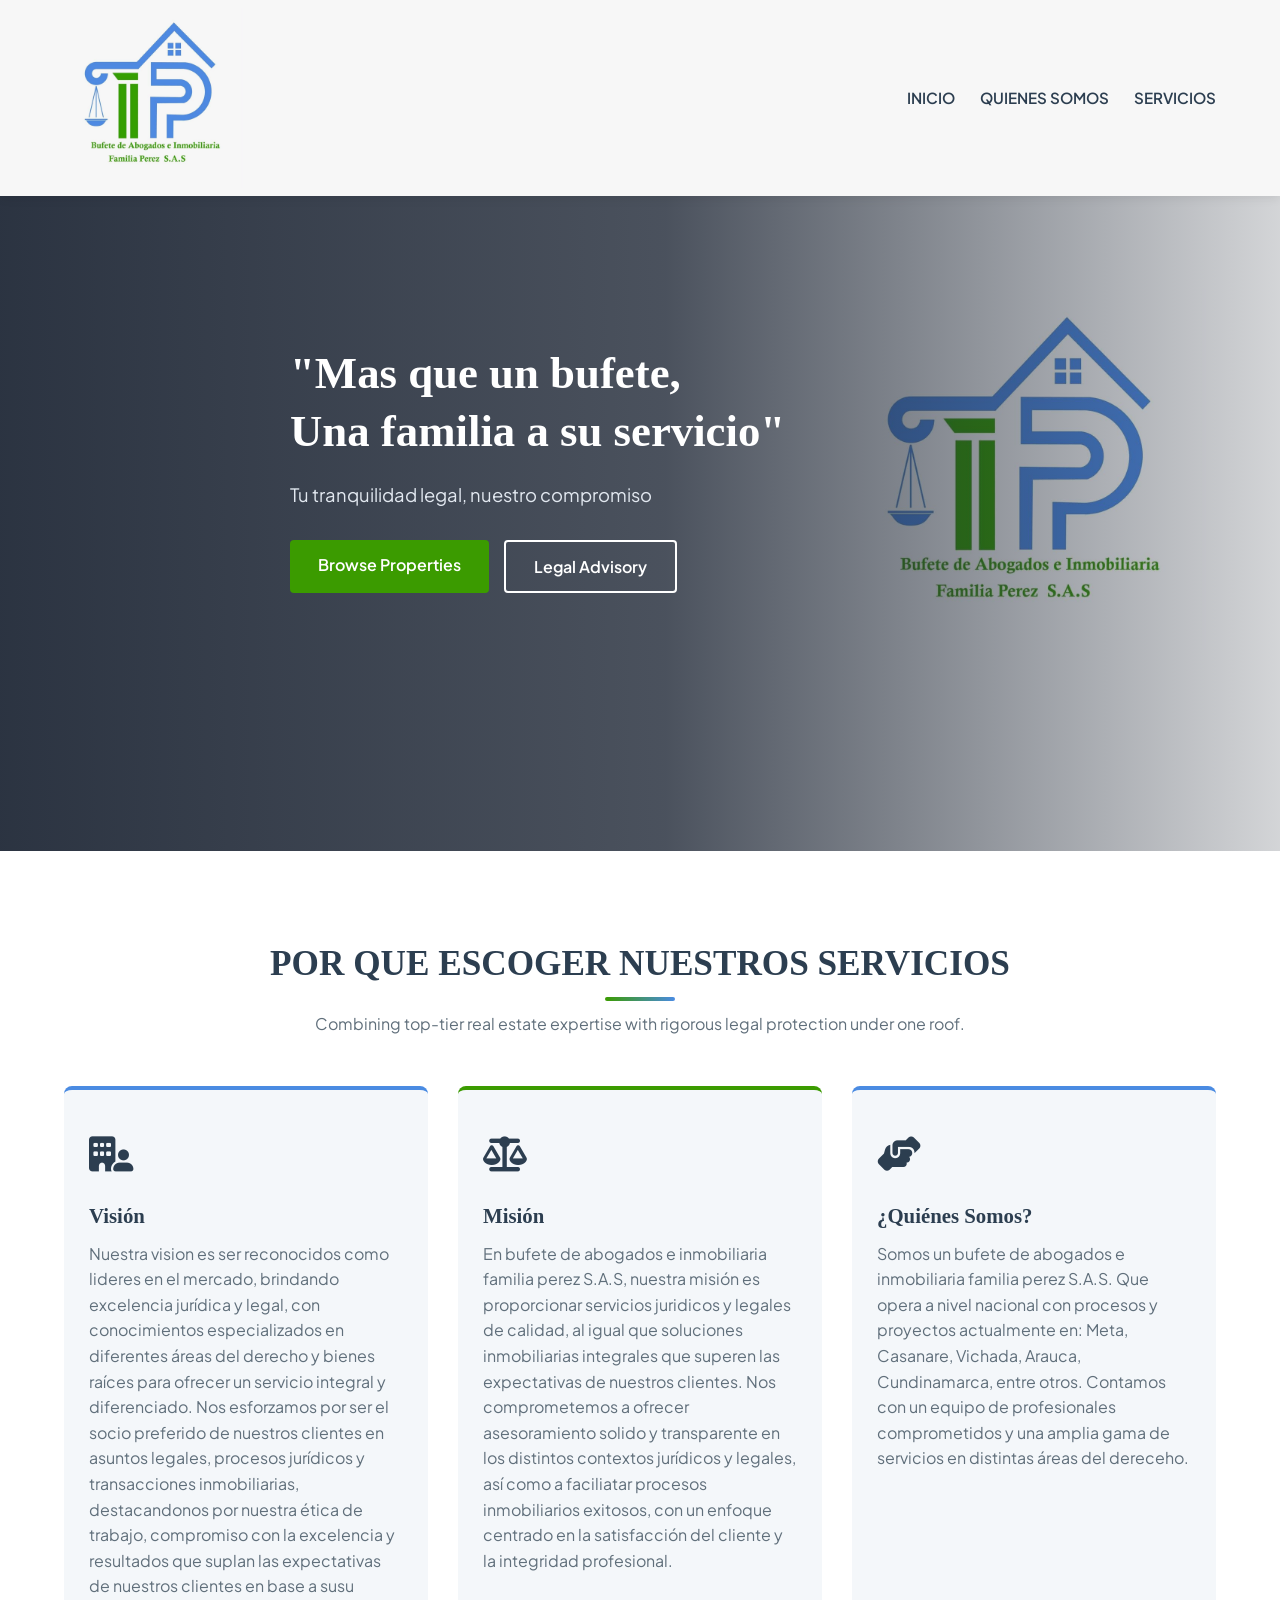
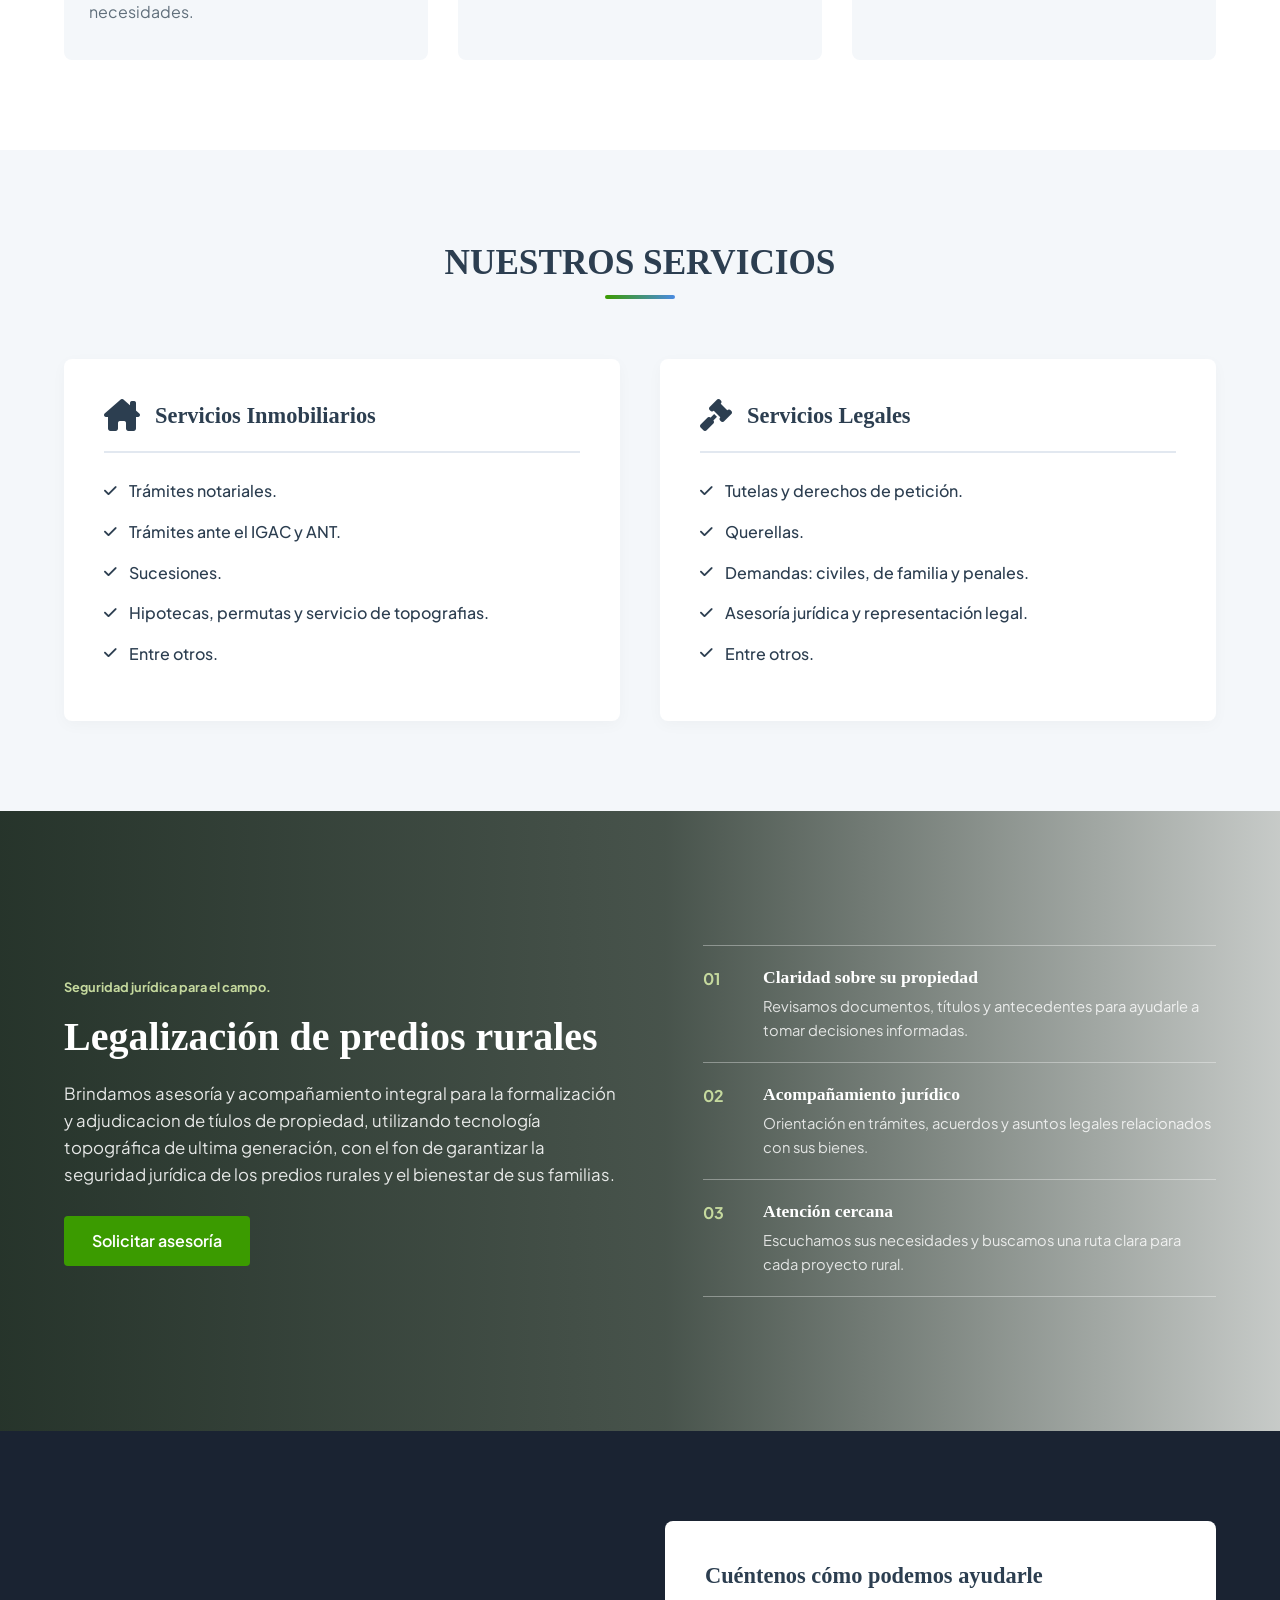
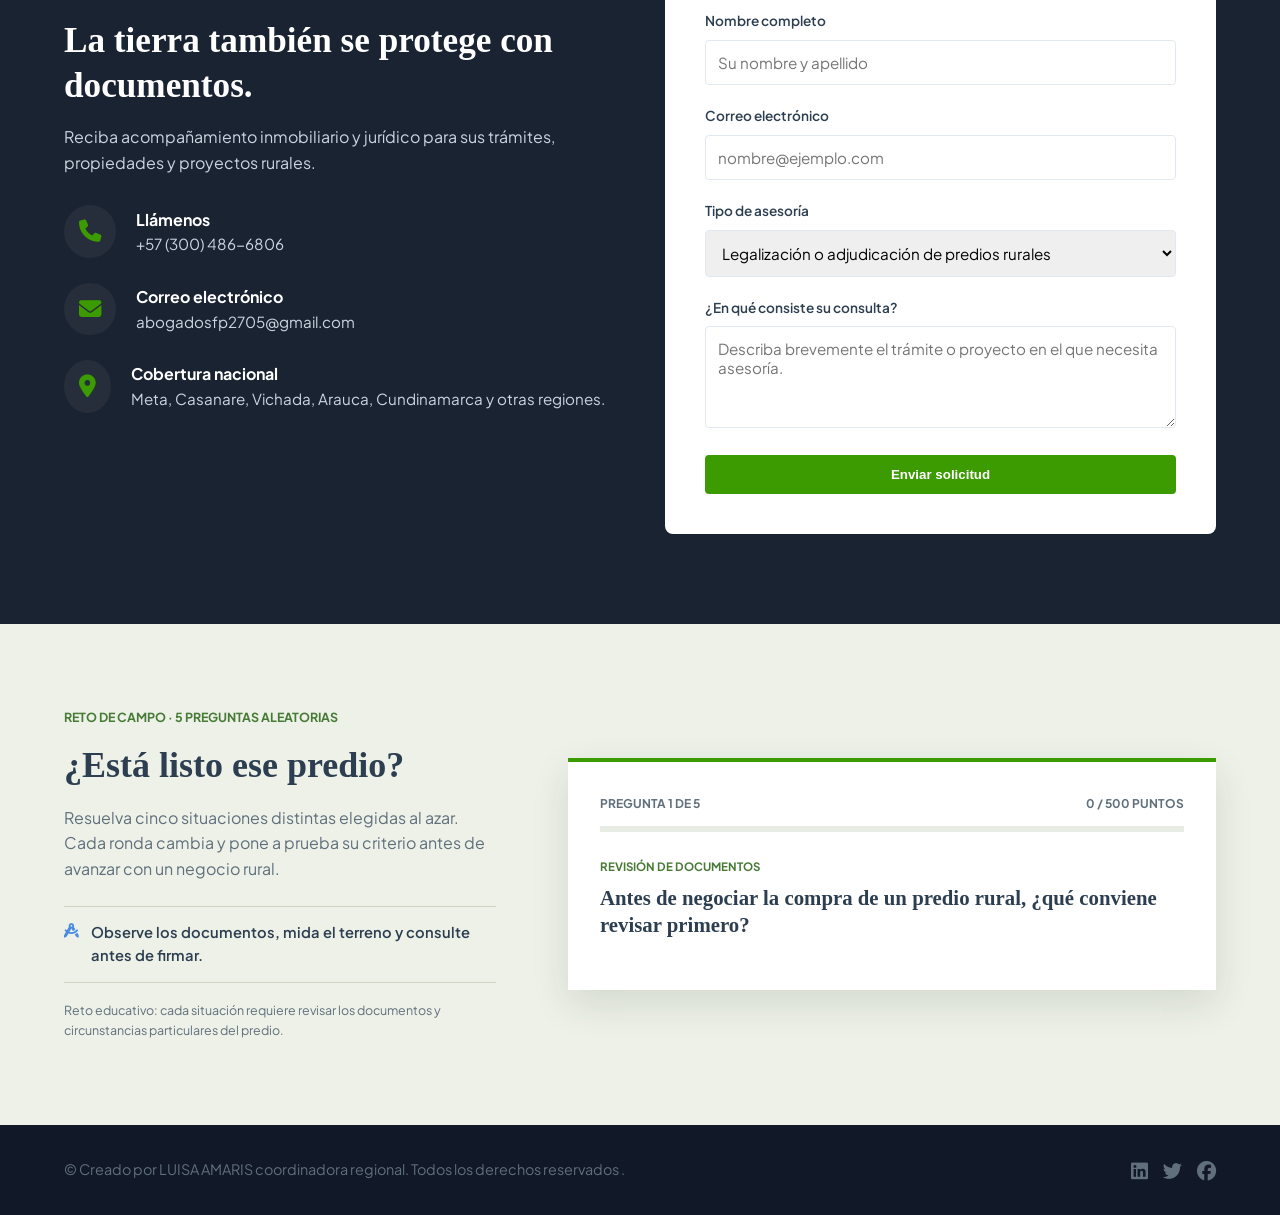
==== index.html @ 2a2aeb77 "Use index.html as GitHub Pages entry point" ====
<!DOCTYPE html>
<html lang="es">
<head>
  <meta charset="UTF-8">
  <meta name="viewport" content="width=device-width, initial-scale=1.0">
  <title>Bufete de abogados e inmobiliaria Familia pérez S.A.S</title>
  <link rel="stylesheet" href="style.css.css">
  <!-- Google Fonts & FontAwesome Icons -->
  <link rel="preconnect" href="https://fonts.googleapis.com">
  <link rel="preconnect" href="https://fonts.gstatic.com" crossorigin>
  <link href="https://fonts.googleapis.com/css2?family=Cinzel:wght@500;700&family=Plus+Jakarta+Sans:wght@300;400;600;700&display=swap" rel="stylesheet">
  <link rel="stylesheet" href="https://cdnjs.cloudflare.com/ajax/libs/font-awesome/6.4.0/css/all.min.css">
</head>
<body>

  <!-- Navigation -->
  <nav class="navbar">
    <div class="container nav-container">
      <a href="#" class="logo-container">
        <img src="logo.jpeg" alt="Bufete de abogados e inmobiliaria Familia Pérez S.A.S" class="site-logo">
      </a>
      <ul class="nav-links">
        <li><a href="#home">INICIO</a></li>
        <li><a href="#about">QUIENES SOMOS</a></li>
        <li><a href="#services">SERVICIOS</a></li>
      </ul>
    </div>
  </nav>

  <!-- Hero Section -->
  <header id="home" class="hero">
    <div class="hero-overlay"></div>
    <div class="container hero-content">
      <h1>"Mas que un bufete,<br>Una familia a su servicio"</h1>
      <p>Tu tranquilidad legal, nuestro compromiso</p>
      <div class="hero-buttons">
        <a href="#properties" class="btn btn-primary">Browse Properties</a>
        <a href="#contact" class="btn btn-secondary">Legal Advisory</a>
      </div>
    </div>
  </header>

  <!-- Dual Expertise Section -->
  <section id="about" class="about">
    <div class="container">
      <div class="section-title">
        <h2>POR QUE ESCOGER NUESTROS SERVICIOS</h2>
        <p>Combining top-tier real estate expertise with rigorous legal protection under one roof.</p>
      </div>
      <div class="about-grid">
        <div class="about-card">
          <div class="icon-box">
            <i class="fa-solid fa-building-user"></i>
          </div>
          <h3>Visión</h3>
          <p>Nuestra vision es ser reconocidos como lideres en el mercado, brindando excelencia jurídica y legal, con conocimientos especializados en diferentes áreas del derecho y bienes raíces para ofrecer un servicio integral y diferenciado. Nos esforzamos por ser el socio preferido de nuestros clientes en asuntos legales, procesos jurídicos y transacciones inmobiliarias, destacandonos por nuestra ética de trabajo, compromiso con la excelencia y resultados que suplan las expectativas de nuestros clientes en base a susu necesidades.</p>
        </div>
        <div class="about-card">
          <div class="icon-box">
            <i class="fa-solid fa-scale-balanced"></i>
          </div>
          <h3>Misión</h3>
          <p>En bufete de abogados e inmobiliaria familia perez S.A.S, nuestra misión es proporcionar servicios juridicos y legales de calidad, al igual que soluciones inmobiliarias integrales que superen las expectativas de nuestros clientes. Nos comprometemos a ofrecer asesoramiento solido y transparente en los distintos contextos jurídicos y legales, así como a faciliatar procesos inmobiliarios exitosos, con un enfoque centrado en la satisfacción del cliente y la integridad profesional.</p>
        </div>
        <div class="about-card">
          <div class="icon-box">
            <i class="fa-solid fa-handshake-angle"></i>
          </div>
          <h3>¿Quiénes Somos?</h3>
          <p>Somos un bufete de abogados e inmobiliaria familia perez S.A.S.  Que opera a nivel nacional con procesos y proyectos actualmente en: Meta, Casanare, Vichada, Arauca, Cundinamarca, entre otros. Contamos con un equipo de profesionales comprometidos y una amplia gama de servicios en distintas áreas del dereceho.</p>
        </div>
      </div>
    </div>
  </section>

  <!-- Services Section -->
  <section id="services" class="services">
    <div class="container">
      <div class="section-title">
        <h2>NUESTROS SERVICIOS</h2>
      </div>
      <div class="services-wrapper">
        <!-- Real Estate Column -->
        <div class="service-column">
          <div class="column-header">
            <i class="fa-solid fa-house-chimney"></i>
            <h3>Servicios Inmobiliarios</h3>
          </div>
          <ul class="service-list">
            <li><i class="fa-solid fa-check"></i> Trámites notariales.</li>
            <li><i class="fa-solid fa-check"></i> Trámites ante el IGAC y ANT.</li>
            <li><i class="fa-solid fa-check"></i> Sucesiones.</li>
            <li><i class="fa-solid fa-check"></i> Hipotecas, permutas y servicio de topografias.</li>
            <li><i class="fa-solid fa-check"></i> Entre otros.</li>
          </ul>
        </div>
        
        <!-- Legal Column -->
        <div class="service-column">
          <div class="column-header">
            <i class="fa-solid fa-gavel"></i>
            <h3>Servicios Legales</h3>
          </div>
          <ul class="service-list">
            <li><i class="fa-solid fa-check"></i> Tutelas y derechos de petición.</li>
            <li><i class="fa-solid fa-check"></i> Querellas.</li>
            <li><i class="fa-solid fa-check"></i> Demandas: civiles, de familia y penales. </li>
            <li><i class="fa-solid fa-check"></i> Asesoría jurídica y representación legal.</li>
            <li><i class="fa-solid fa-check"></i> Entre otros.</li>
          </ul>
        </div>
      </div>
    </div>
  </section>

  <!-- Featured Properties Section -->
  <section id="properties" class="properties rural-info">
    <div class="container rural-layout">
      <div class="rural-copy">
        <p class="rural-eyebrow">Seguridad jurídica para el campo.</p>
        <h2>Legalización de predios rurales</h2>
        <p class="rural-intro">Brindamos asesoría y acompañamiento integral para la formalización y adjudicacion de tíulos de propiedad, utilizando tecnología topográfica de ultima generación, con el fon de garantizar la seguridad jurídica de los predios rurales y el bienestar de sus familias.</p>
        <a href="#contact" class="btn btn-primary">Solicitar asesoría</a>
      </div>
      <div class="rural-points">
        <div class="rural-point">
          <span class="rural-number">01</span>
          <div>
            <h3>Claridad sobre su propiedad</h3>
            <p>Revisamos documentos, títulos y antecedentes para ayudarle a tomar decisiones informadas.</p>
          </div>
        </div>
        <div class="rural-point">
          <span class="rural-number">02</span>
          <div>
            <h3>Acompañamiento jurídico</h3>
            <p>Orientación en trámites, acuerdos y asuntos legales relacionados con sus bienes.</p>
          </div>
        </div>
        <div class="rural-point">
          <span class="rural-number">03</span>
          <div>
            <h3>Atención cercana</h3>
            <p>Escuchamos sus necesidades y buscamos una ruta clara para cada proyecto rural.</p>
          </div>
        </div>
      </div>
    </div>
  </section>

  <!-- Contacto y formulario de asesoría -->
  <section id="contact" class="contact">
    <div class="container contact-container">
      <div class="contact-info">
        <h2>La tierra también se protege con documentos.</h2>
        <p>Reciba acompañamiento inmobiliario y jurídico para sus trámites, propiedades y proyectos rurales.</p>
        
        <div class="info-item">
          <i class="fa-solid fa-phone"></i>
          <div>
            <h4>Llámenos</h4>
            <p>+57 (300) 486-6806</p>
          </div>
        </div>

        <div class="info-item">
          <i class="fa-solid fa-envelope"></i>
          <div>
            <h4>Correo electrónico</h4>
            <p>abogadosfp2705@gmail.com</p>
          </div>
        </div>

        <div class="info-item">
          <i class="fa-solid fa-location-dot"></i>
          <div>
            <h4>Cobertura nacional</h4>
            <p>Meta, Casanare, Vichada, Arauca, Cundinamarca y otras regiones.</p>
          </div>
        </div>
      </div>

      <form class="contact-form">
        <h3>Cuéntenos cómo podemos ayudarle</h3>
        <div class="form-group">
          <label for="name">Nombre completo</label>
          <input type="text" id="name" placeholder="Su nombre y apellido" required>
        </div>
        <div class="form-group">
          <label for="email">Correo electrónico</label>
          <input type="email" id="email" placeholder="nombre@ejemplo.com" required>
        </div>
        <div class="form-group">
          <label for="service">Tipo de asesoría</label>
          <select id="service">
            <option>Legalización o adjudicación de predios rurales</option>
            <option>Trámites notariales, IGAC o ANT</option>
            <option>Sucesiones, hipotecas o permutas</option>
            <option>Tutelas, querellas o demandas</option>
            <option>Otro servicio inmobiliario o jurídico</option>
          </select>
        </div>
        <div class="form-group">
          <label for="message">¿En qué consiste su consulta?</label>
          <textarea id="message" rows="4" placeholder="Describa brevemente el trámite o proyecto en el que necesita asesoría." required></textarea>
        </div>
        <button type="submit" class="btn btn-primary btn-block">Enviar solicitud</button>
      </form>
    </div>
  </section>

  <!-- Reto interactivo de predios rurales -->
  <section id="reto-rural" class="field-game" aria-labelledby="field-game-title">
    <div class="container field-game-layout">
      <div class="field-game-intro">
        <p class="game-kicker">RETO DE CAMPO · 5 PREGUNTAS ALEATORIAS</p>
        <h2 id="field-game-title">¿Está listo ese predio?</h2>
        <p>Resuelva cinco situaciones distintas elegidas al azar. Cada ronda cambia y pone a prueba su criterio antes de avanzar con un negocio rural.</p>
        <div class="game-note">
          <i class="fa-solid fa-compass-drafting" aria-hidden="true"></i>
          <span>Observe los documentos, mida el terreno y consulte antes de firmar.</span>
        </div>
        <p class="game-disclaimer">Reto educativo: cada situación requiere revisar los documentos y circunstancias particulares del predio.</p>
      </div>

      <div class="game-board" aria-label="Minijuego de decisiones sobre predios rurales">
        <div class="game-board-heading">
          <p id="game-step">PREGUNTA 1 DE 5</p>
          <p id="game-score">0 / 500 PUNTOS</p>
        </div>
        <div class="game-progress" role="progressbar" aria-label="Progreso del reto" aria-valuemin="0" aria-valuemax="5" aria-valuenow="0">
          <span id="game-progress-fill"></span>
        </div>
        <p class="game-category" id="game-category">REVISIÓN DE DOCUMENTOS</p>
        <h3 id="game-question" tabindex="-1">Antes de negociar la compra de un predio rural, ¿qué conviene revisar primero?</h3>
        <div class="game-options" id="game-options"></div>
        <div class="game-feedback" id="game-feedback" role="status" aria-live="polite" hidden></div>
        <button class="game-next" id="game-next" type="button" hidden>Siguiente caso <i class="fa-solid fa-arrow-right" aria-hidden="true"></i></button>
      </div>
    </div>
  </section>

  <!-- Footer -->
  <footer>
    <div class="container footer-content">
      <p>&copy; Creado por LUISA AMARIS coordinadora regional. Todos los derechos reservados  .</p>
      <div class="socials">
        <a href="#"><i class="fa-brands fa-linkedin"></i></a>
        <a href="#"><i class="fa-brands fa-twitter"></i></a>
        <a href="#"><i class="fa-brands fa-facebook"></i></a>
      </div>
    </div>
  </footer>

  <script src="game.js" defer></script>

</body>
</html>
---- style.css.css ----
/* ==========================================================================
   Variables Globales y Paleta de Colores (Basada en el Logo)
   ========================================================================== */
:root {
  --logo-blue: #4A8BE2;       /* Azul exacto del logo */
  --logo-green: #3B9B00;      /* Verde exacto del logo */
  --dark-bg: #1a2332;
  --light-bg: #f4f7fa;
  --text-main: #2c3e50;
  --text-light: #606f7b;
  --white: #ffffff;
  --border-color: #e2e8f0;
  
  /* Fuentes */
  --font-heading: 'Merriweather', serif; /* Tipografía formal similar al logo */
  --font-body: 'Plus Jakarta Sans', sans-serif;
  --transition: all 0.3s ease-in-out;
}

* {
  margin: 0;
  padding: 0;
  box-sizing: border-box;
}

html {
  scroll-behavior: smooth;
}

body {
  font-family: var(--font-body);
  color: var(--text-main);
  background-color: var(--white);
  line-height: 1.6;
}

.container {
  width: 90%;
  max-width: 1200px;
  margin: 0 auto;
}

/* Tipografía */
h1, h2, h3 {
  font-family: var(--font-heading);
  color: var(--text-main);
  line-height: 1.3;
}

p {
  color: var(--text-light);
}

a {
  text-decoration: none;
  color: inherit;
}

/* Utilitarios de Color */
.icon-blue { color: var(--logo-blue) !important; }
.icon-green { color: var(--logo-green) !important; }

/* Botones */
.btn {
  display: inline-block;
  padding: 12px 28px;
  font-weight: 600;
  border-radius: 4px;
  transition: var(--transition);
  cursor: pointer;
  border: none;
  text-align: center;
}

.btn-primary {
  background-color: var(--logo-green);
  color: var(--white);
}

.btn-primary:hover {
  background-color: #2e7a00;
}

.btn-secondary {
  background-color: transparent;
  color: var(--white);
  border: 2px solid var(--white);
}

.btn-secondary:hover {
  background-color: var(--white);
  color: var(--logo-blue);
}

.btn-block {
  width: 100%;
}

/* Títulos de Sección */
.section-title {
  text-align: center;
  margin-bottom: 50px;
}

.section-title h2 {
  font-size: 2.2rem;
  position: relative;
  display: inline-block;
  margin-bottom: 10px;
  color: var(--text-main);
}

.section-title h2::after {
  content: '';
  width: 70px;
  height: 4px;
  background: linear-gradient(to right, var(--logo-green), var(--logo-blue));
  display: block;
  margin: 10px auto 0;
  border-radius: 2px;
}

/* ==========================================================================
   Barra de Navegación y Logo
   ========================================================================== */
.navbar {
  position: fixed;
  top: 0;
  left: 0;
  width: 100%;
  background-color: #f7f7f7;
  box-shadow: 0 2px 10px rgba(0,0,0,0.08);
  z-index: 1000;
}

.nav-container {
  display: flex;
  justify-content: space-between;
  align-items: center;
  padding: 8px 0;
}

.logo-container {
  display: flex;
  align-items: center;
  gap: 12px;
}

.site-logo {
  height: 180px;
  width: auto;
  object-fit: contain;
}

.logo-text {
  display: flex;
  flex-direction: column;
}

.brand-name {
  font-family: var(--font-heading);
  font-weight: 700;
  font-size: 1.15rem;
  color: var(--logo-green);
}

.brand-subtitle {
  font-size: 0.75rem;
  color: var(--logo-blue);
  font-weight: 600;
}

.nav-links {
  display: flex;
  list-style: none;
  align-items: center;
  gap: 25px;
}

.nav-links a {
  font-weight: 600;
  font-size: 0.95rem;
  color: var(--text-main);
  transition: var(--transition);
}

.nav-links a:hover {
  color: var(--logo-blue);
}

.btn-nav {
  background-color: var(--logo-blue);
  color: var(--white) !important;
  padding: 8px 18px;
  border-radius: 4px;
}

.btn-nav:hover {
  background-color: #3873c4 !important;
}

/* ==========================================================================
   Hero Section
   ========================================================================== */
.hero {
  height: 85vh;
  background: #f7f7f7 url('logo.jpeg') right 8% center / clamp(220px, 30vw, 360px) auto no-repeat;
  position: relative;
  display: flex;
  align-items: center;
  margin-top: 86px;
}

.hero-overlay {
  position: absolute;
  top: 0;
  left: 0;
  width: 100%;
  height: 100%;
  background: linear-gradient(90deg, rgba(26, 35, 50, 0.92) 0%, rgba(26, 35, 50, 0.78) 52%, rgba(26, 35, 50, 0.16) 100%);
}

.hero-content {
  position: relative;
  z-index: 2;
  color: var(--white);
  max-width: 700px;
}

.hero-content h1 {
  color: var(--white);
  font-size: 2.8rem;
  margin-bottom: 20px;
}

.hero-content p {
  color: #e2e8f0;
  font-size: 1.15rem;
  margin-bottom: 30px;
}

.hero-buttons {
  display: flex;
  gap: 15px;
}

/* ==========================================================================
   Sección Nosotros
   ========================================================================== */
.about {
  padding: 90px 0;
  background-color: var(--white);
}

.about-grid {
  display: grid;
  grid-template-columns: repeat(auto-fit, minmax(280px, 1fr));
  gap: 30px;
}

.about-card {
  padding: 35px 25px;
  background-color: var(--light-bg);
  border-radius: 8px;
  border-top: 4px solid var(--logo-blue);
  transition: var(--transition);
}

.about-card:nth-child(2) {
  border-top-color: var(--logo-green);
}

.about-card:hover {
  transform: translateY(-5px);
  box-shadow: 0 10px 25px rgba(0,0,0,0.06);
}

.icon-box {
  font-size: 2.2rem;
  margin-bottom: 20px;
}

.about-card h3 {
  font-size: 1.3rem;
  margin-bottom: 12px;
}

/* ==========================================================================
   Sección Servicios
   ========================================================================== */
.services {
  padding: 90px 0;
  background-color: var(--light-bg);
}

.services-wrapper {
  display: grid;
  grid-template-columns: repeat(auto-fit, minmax(320px, 1fr));
  gap: 40px;
}

.service-column {
  background: var(--white);
  padding: 40px;
  border-radius: 8px;
  box-shadow: 0 4px 15px rgba(0,0,0,0.03);
}

.border-blue { border-top: 5px solid var(--logo-blue); }
.border-green { border-top: 5px solid var(--logo-green); }

.column-header {
  display: flex;
  align-items: center;
  gap: 15px;
  border-bottom: 2px solid var(--border-color);
  padding-bottom: 20px;
  margin-bottom: 25px;
}

.column-header i {
  font-size: 2rem;
}

.column-header h3 {
  font-size: 1.4rem;
}

.service-list {
  list-style: none;
}

.service-list li {
  margin-bottom: 15px;
  display: flex;
  align-items: center;
  gap: 12px;
  color: var(--text-main);
  font-weight: 500;
}

.service-list i {
  font-size: 0.9rem;
}

/* ==========================================================================
   Información Rural
   ========================================================================== */
.properties {
  position: relative;
  isolation: isolate;
  min-height: 620px;
  display: flex;
  align-items: center;
  padding: 88px 0;
  color: var(--white);
  background: url('https://images.unsplash.com/photo-1500382017468-9049fed747ef?auto=format&fit=crop&w=2000&q=85') center 54% / cover no-repeat;
}

.properties::before {
  content: '';
  position: absolute;
  inset: 0;
  z-index: -1;
  background: linear-gradient(90deg, rgba(20, 35, 25, 0.92) 0%, rgba(20, 35, 25, 0.78) 52%, rgba(20, 35, 25, 0.24) 100%);
}

.rural-layout {
  display: grid;
  grid-template-columns: minmax(0, 1.05fr) minmax(300px, 0.95fr);
  gap: 72px;
  align-items: center;
}

.rural-copy {
  max-width: 620px;
}

.rural-eyebrow {
  margin-bottom: 16px;
  color: #c5d99e;
  font-size: 0.8rem;
  font-weight: 700;
}

.rural-copy h2 {
  margin-bottom: 20px;
  color: var(--white);
  font-size: 2.5rem;
  line-height: 1.2;
}

.rural-intro {
  max-width: 560px;
  margin-bottom: 28px;
  color: rgba(255, 255, 255, 0.88);
  font-size: 1.05rem;
}

.rural-points {
  border-top: 1px solid rgba(255, 255, 255, 0.35);
}

.rural-point {
  display: grid;
  grid-template-columns: 42px 1fr;
  gap: 18px;
  padding: 20px 0;
  border-bottom: 1px solid rgba(255, 255, 255, 0.35);
}

.rural-number {
  color: #c5d99e;
  font-weight: 700;
}

.rural-point h3 {
  margin-bottom: 6px;
  color: var(--white);
  font-size: 1.1rem;
}

.rural-point p {
  margin: 0;
  color: rgba(255, 255, 255, 0.82);
  font-size: 0.92rem;
}

/* ==========================================================================
   Sección Contacto
   ========================================================================== */
.contact {
  padding: 90px 0;
  background-color: var(--dark-bg);
  color: var(--white);
}

.contact-container {
  display: grid;
  grid-template-columns: repeat(auto-fit, minmax(320px, 1fr));
  gap: 50px;
  align-items: center;
}

.contact-info h2 {
  color: var(--white);
  font-size: 2.2rem;
  margin-bottom: 15px;
}

.contact-info p {
  color: #cbd5e1;
  margin-bottom: 30px;
}

.info-item {
  display: flex;
  align-items: center;
  gap: 20px;
  margin-bottom: 25px;
}

.info-item i {
  font-size: 1.4rem;
  color: var(--logo-green);
  background-color: rgba(255,255,255,0.05);
  padding: 15px;
  border-radius: 50%;
}

.info-item h4 {
  color: var(--white);
  font-family: var(--font-body);
}

.info-item p {
  margin: 0;
  font-size: 0.95rem;
}

.contact-form {
  background-color: var(--white);
  padding: 40px;
  border-radius: 8px;
  color: var(--text-main);
}

.contact-form h3 {
  margin-bottom: 20px;
  font-size: 1.4rem;
  color: var(--text-main);
}

.form-group {
  margin-bottom: 20px;
}

.form-group label {
  display: block;
  font-size: 0.85rem;
  font-weight: 600;
  margin-bottom: 8px;
}

.form-group input,
.form-group select,
.form-group textarea {
  width: 100%;
  padding: 12px;
  border: 1px solid var(--border-color);
  border-radius: 4px;
  font-family: var(--font-body);
  font-size: 0.95rem;
  outline: none;
  transition: var(--transition);
}

.form-group input:focus,
.form-group select:focus,
.form-group textarea:focus {
  border-color: var(--logo-blue);
}

/* ==========================================================================
   Reto interactivo rural
   ========================================================================== */
.field-game {
  padding: 84px 0;
  background-color: #edf1e8;
  color: var(--text-main);
}

.field-game-layout {
  display: grid;
  grid-template-columns: minmax(230px, 0.8fr) minmax(400px, 1.2fr);
  gap: 72px;
  align-items: center;
}

.game-kicker {
  margin-bottom: 14px;
  color: #477a35;
  font-size: 0.78rem;
  font-weight: 700;
}

.field-game-intro h2 {
  margin-bottom: 16px;
  font-size: 2.25rem;
}

.field-game-intro > p:not(.game-kicker):not(.game-disclaimer) {
  margin-bottom: 24px;
}

.game-note {
  display: flex;
  align-items: flex-start;
  gap: 12px;
  padding: 14px 0;
  border-top: 1px solid #cbd5c2;
  border-bottom: 1px solid #cbd5c2;
  font-size: 0.92rem;
  font-weight: 600;
}

.game-note i {
  margin-top: 3px;
  color: var(--logo-blue);
}

.game-disclaimer {
  margin-top: 18px;
  font-size: 0.78rem;
}

.game-board {
  padding: 32px;
  border-top: 4px solid var(--logo-green);
  background-color: var(--white);
  box-shadow: 0 14px 36px rgba(34, 52, 35, 0.12);
}

.game-board-heading {
  display: flex;
  justify-content: space-between;
  gap: 16px;
  color: var(--text-light);
  font-size: 0.75rem;
  font-weight: 700;
}

.game-board-heading p {
  margin: 0;
}

.game-progress {
  height: 6px;
  margin: 12px 0 26px;
  overflow: hidden;
  background-color: #e7ece4;
}

.game-progress span {
  display: block;
  width: 0;
  height: 100%;
  background-color: var(--logo-green);
  transition: width 250ms ease;
}

.game-category {
  margin-bottom: 8px;
  color: #477a35;
  font-size: 0.72rem;
  font-weight: 700;
}

.game-board h3 {
  margin-bottom: 20px;
  font-size: 1.3rem;
}

.game-options {
  display: grid;
  gap: 10px;
}

.game-answer {
  display: flex;
  align-items: center;
  gap: 12px;
  width: 100%;
  min-height: 52px;
  padding: 10px 14px;
  border: 1px solid var(--border-color);
  background: var(--white);
  color: var(--text-main);
  font: inherit;
  text-align: left;
  cursor: pointer;
  transition: var(--transition);
}

.game-answer:hover:not(:disabled),
.game-answer:focus-visible {
  border-color: var(--logo-blue);
  background-color: #f3f7fc;
}

.game-answer:focus-visible,
.game-next:focus-visible {
  outline: 3px solid rgba(74, 139, 226, 0.35);
  outline-offset: 2px;
}

.game-answer:disabled {
  cursor: default;
}

.game-answer.is-correct {
  border-color: var(--logo-green);
  background-color: #eef6e9;
}

.game-answer.is-incorrect {
  border-color: #bd6558;
  background-color: #fbefed;
}

.game-answer-letter {
  display: grid;
  flex: 0 0 30px;
  width: 30px;
  aspect-ratio: 1;
  place-items: center;
  border: 1px solid #d9e0d5;
  color: #477a35;
  font-size: 0.8rem;
  font-weight: 700;
}

.game-feedback {
  margin-top: 18px;
  padding: 14px 16px;
  border-left: 3px solid #bd6558;
  background-color: #f7f3ef;
  font-size: 0.92rem;
}

.game-feedback.is-success {
  border-left-color: var(--logo-green);
  background-color: #eef6e9;
}

.game-board [hidden] {
  display: none;
}

.game-next {
  display: inline-flex;
  align-items: center;
  gap: 10px;
  margin-top: 18px;
  padding: 11px 16px;
  border: 0;
  background-color: #315d34;
  color: var(--white);
  font: inherit;
  font-size: 0.9rem;
  font-weight: 700;
  cursor: pointer;
  transition: var(--transition);
}

.game-next:hover {
  background-color: #244827;
}

/* ==========================================================================
   Footer
   ========================================================================== */
footer {
  background-color: #111827;
  padding: 30px 0;
  color: var(--text-light);
  font-size: 0.9rem;
}

.footer-content {
  display: flex;
  justify-content: space-between;
  align-items: center;
}

.socials {
  display: flex;
  gap: 15px;
}

.socials a {
  color: var(--text-light);
  font-size: 1.2rem;
  transition: var(--transition);
}

.socials a:hover {
  color: var(--logo-green);
}

/* Responsive */
@media (max-width: 768px) {
  .nav-links {
    display: none;
  }

  .hero {
    background-position: right 16px top 16px;
    background-size: 110px auto;
  }

  .properties {
    min-height: auto;
    padding: 72px 0;
    background-position: center;
  }

  .rural-layout {
    grid-template-columns: 1fr;
    gap: 36px;
  }

  .rural-copy h2 {
    font-size: 2rem;
  }

  .field-game {
    padding: 64px 0;
  }

  .field-game-layout {
    grid-template-columns: minmax(0, 1fr);
    gap: 32px;
  }

  .game-board {
    padding: 24px;
  }

  .hero-content h1 {
    font-size: 2rem;
  }

  .hero-buttons {
    flex-direction: column;
  }

  .footer-content {
    flex-direction: column;
    gap: 15px;
    text-align: center;
  }
}
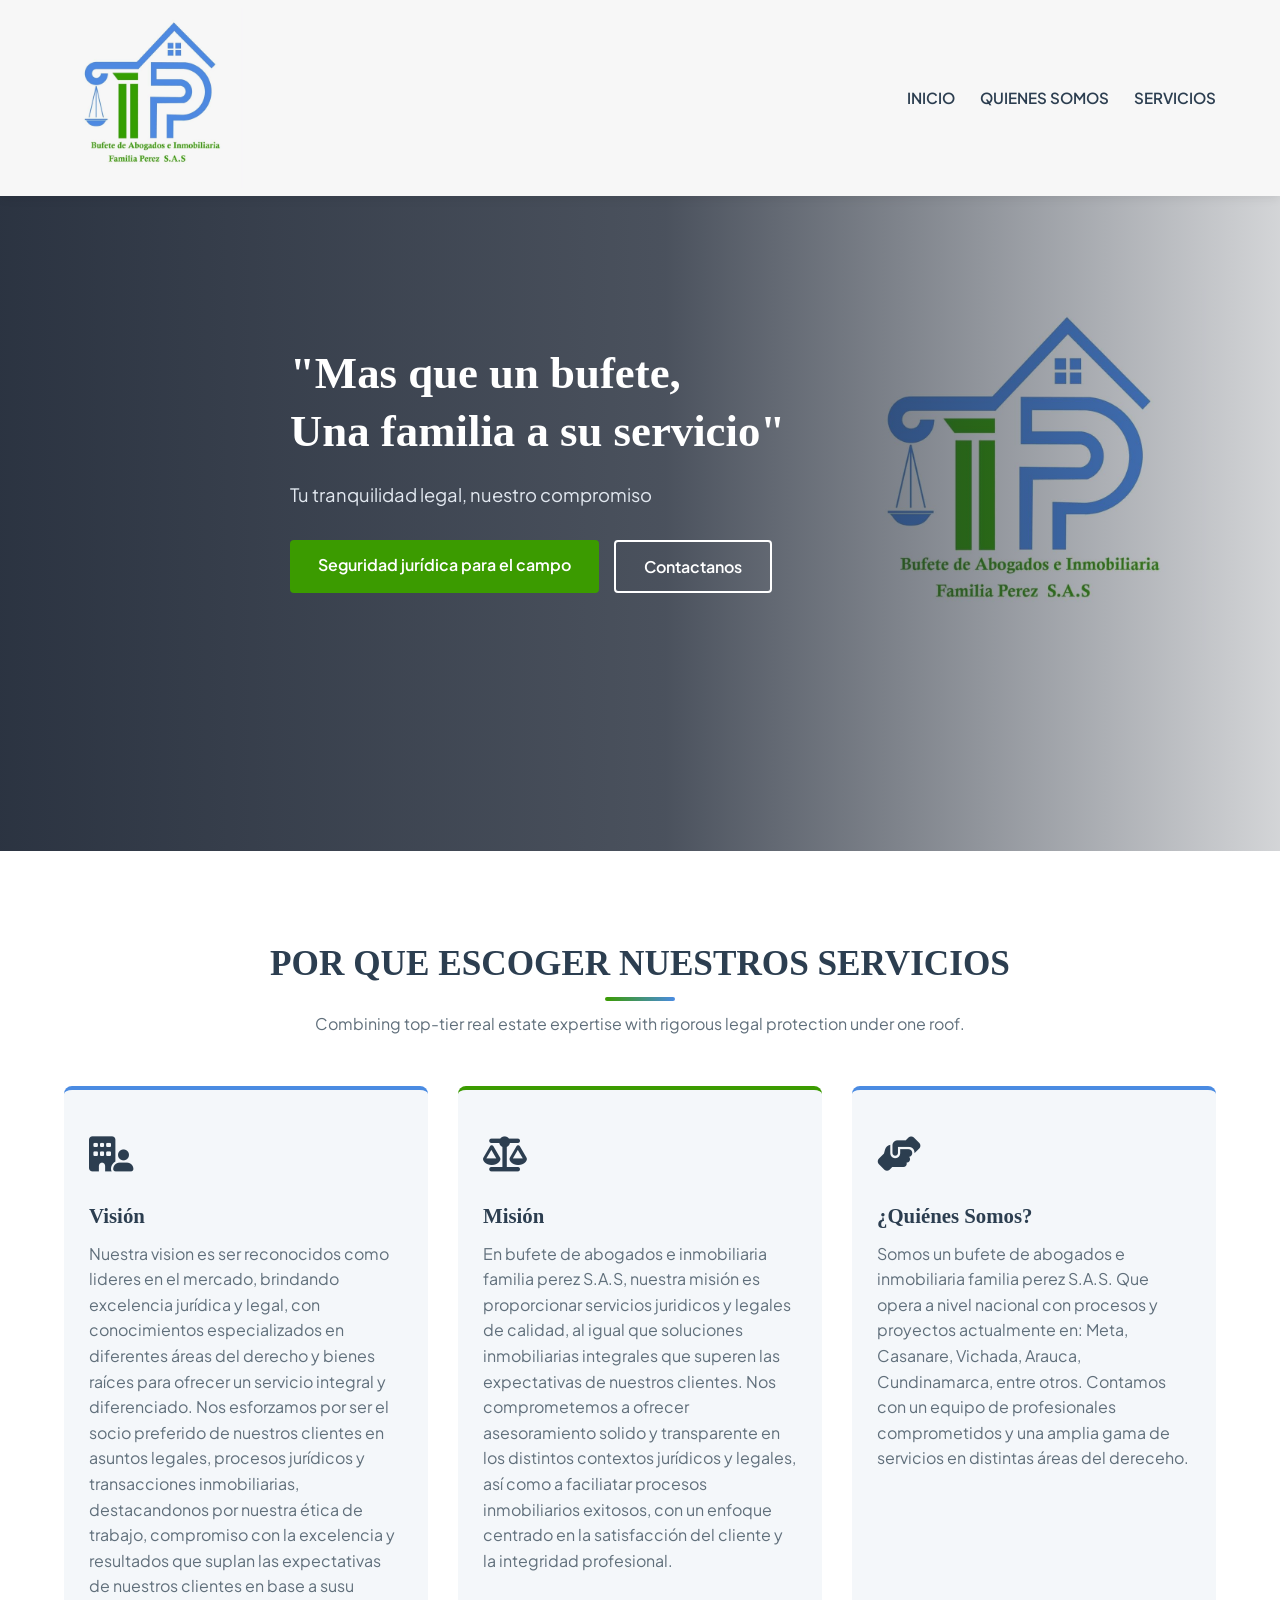
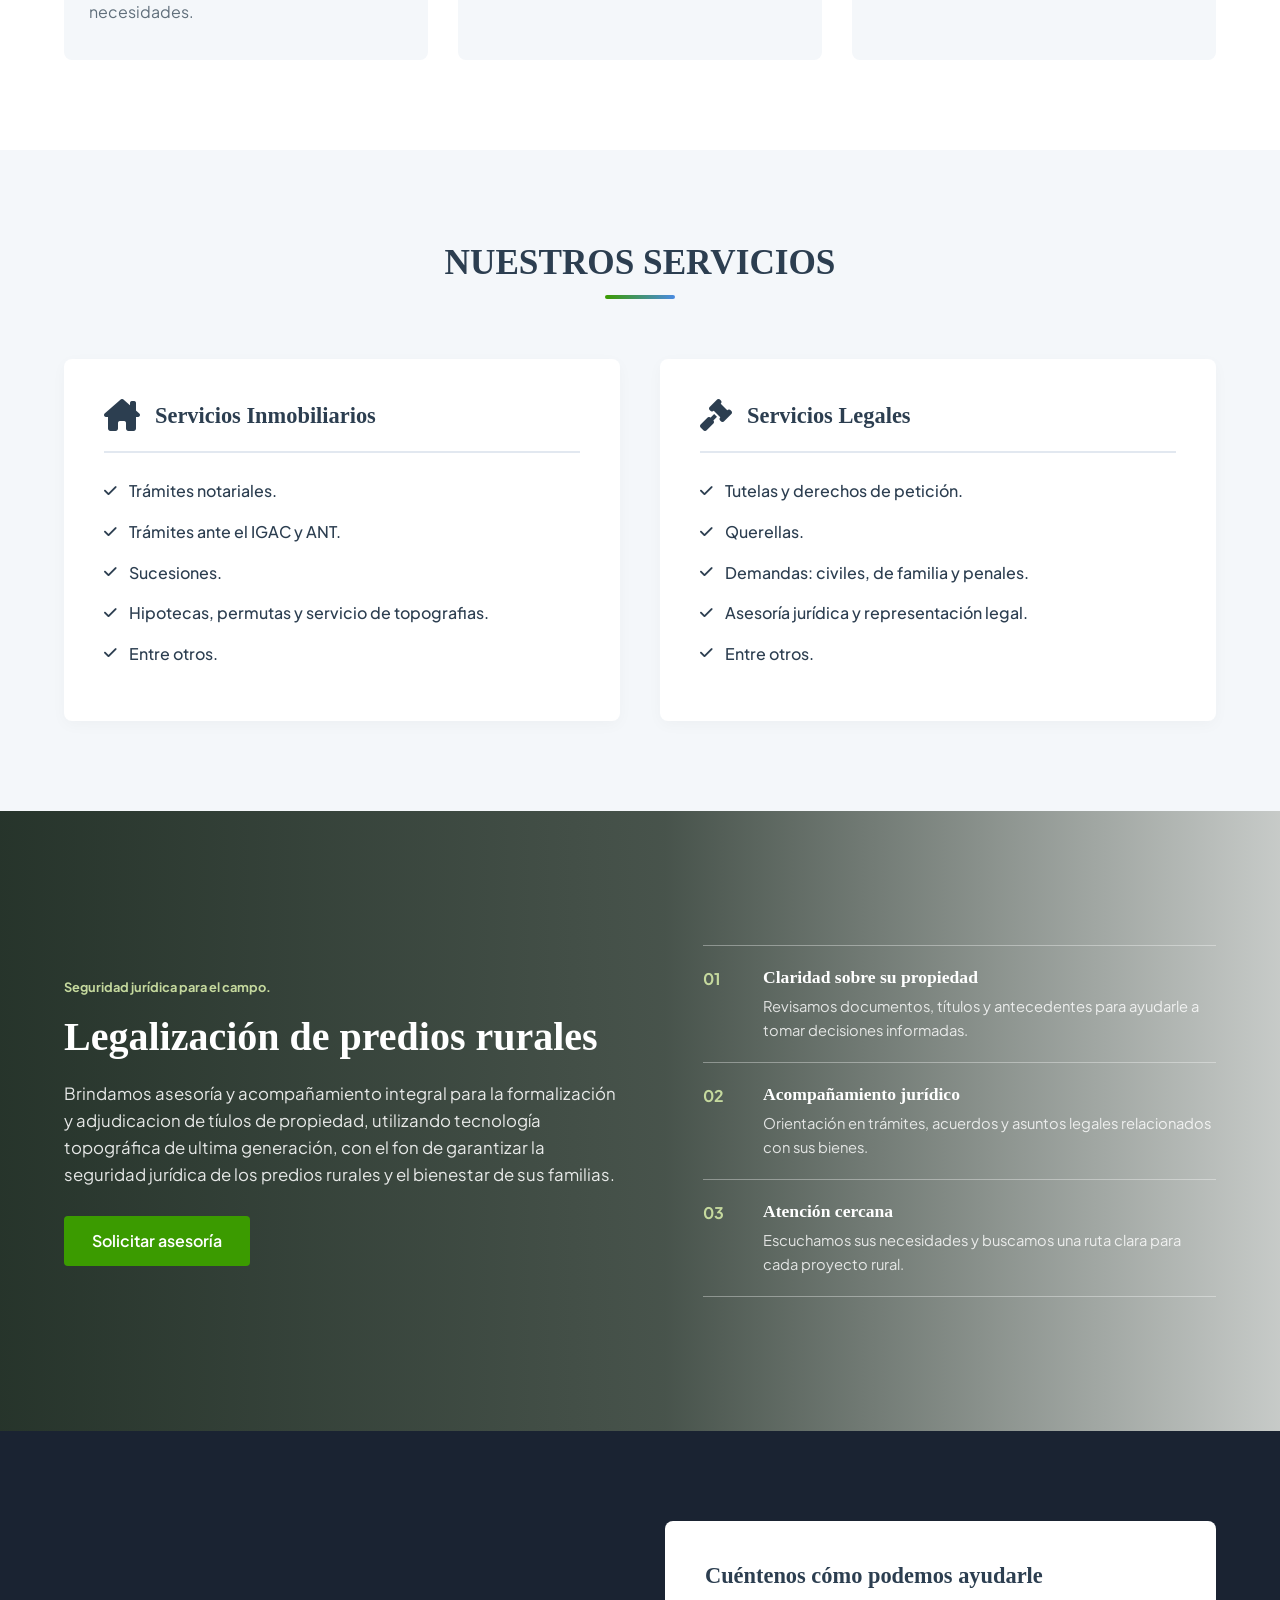
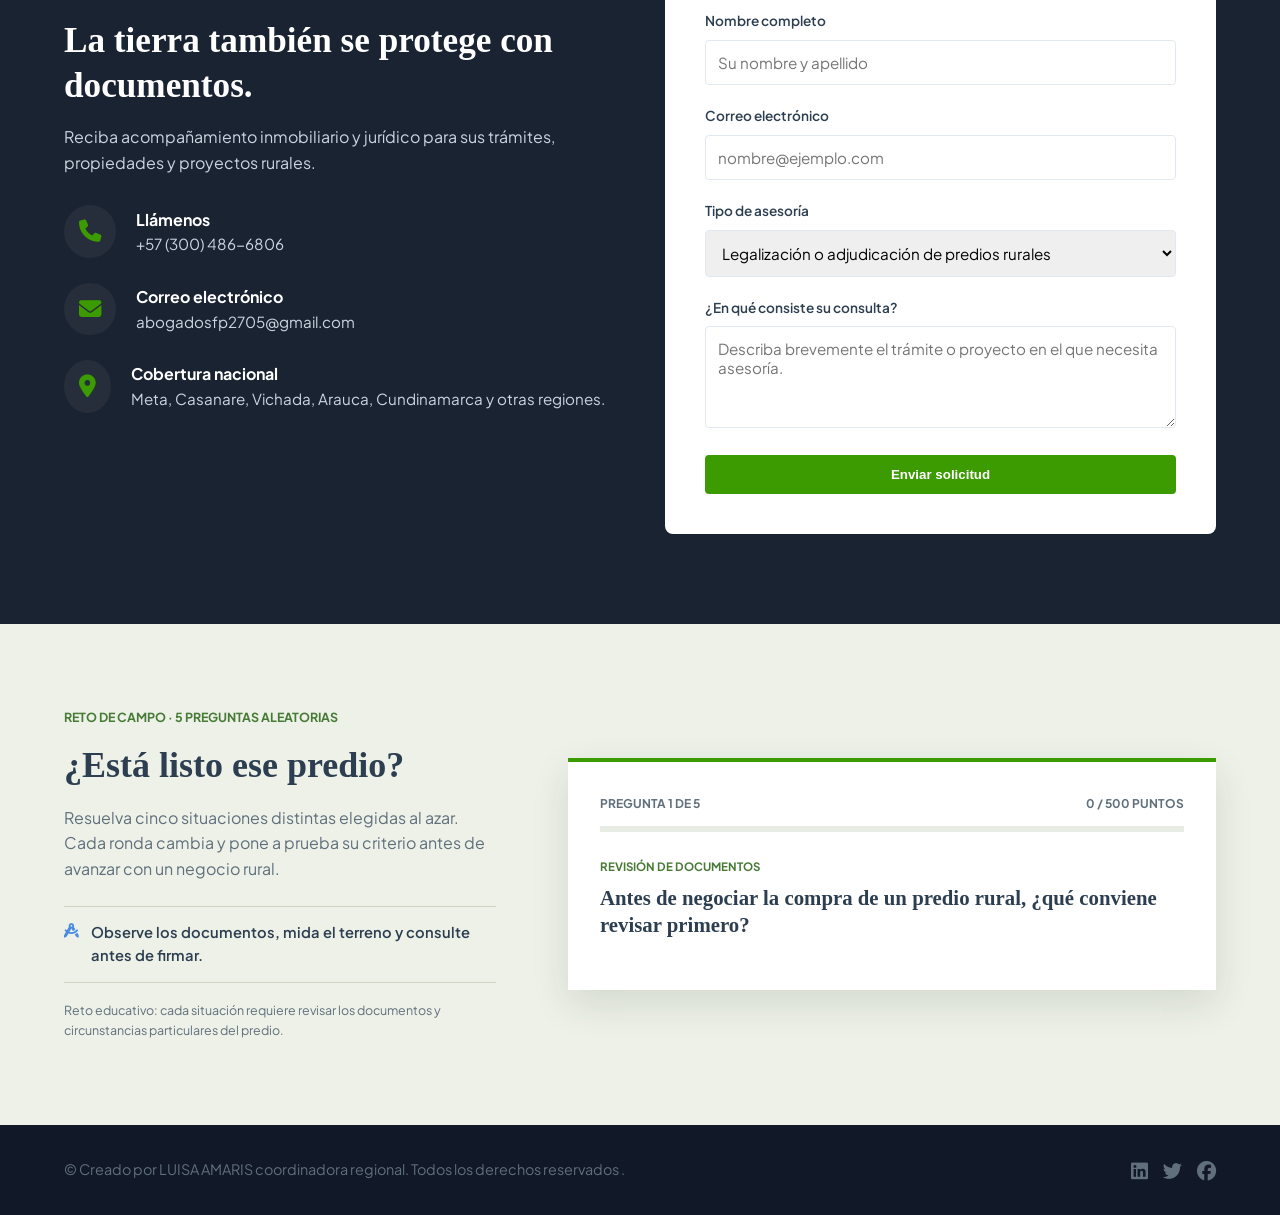
==== commit 576cfe05: "Update hero buttons text in index.html" ====
--- a/index.html
+++ b/index.html
@@ -34,8 +34,8 @@
       <h1>"Mas que un bufete,<br>Una familia a su servicio"</h1>
       <p>Tu tranquilidad legal, nuestro compromiso</p>
       <div class="hero-buttons">
-        <a href="#properties" class="btn btn-primary">Browse Properties</a>
-        <a href="#contact" class="btn btn-secondary">Legal Advisory</a>
+        <a href="#properties" class="btn btn-primary">Seguridad jurídica para el campo</a>
+        <a href="#contact" class="btn btn-secondary">Contactanos</a>
       </div>
     </div>
   </header>
@@ -255,4 +255,4 @@
   <script src="game.js" defer></script>
 
 </body>
-</html>+</html>
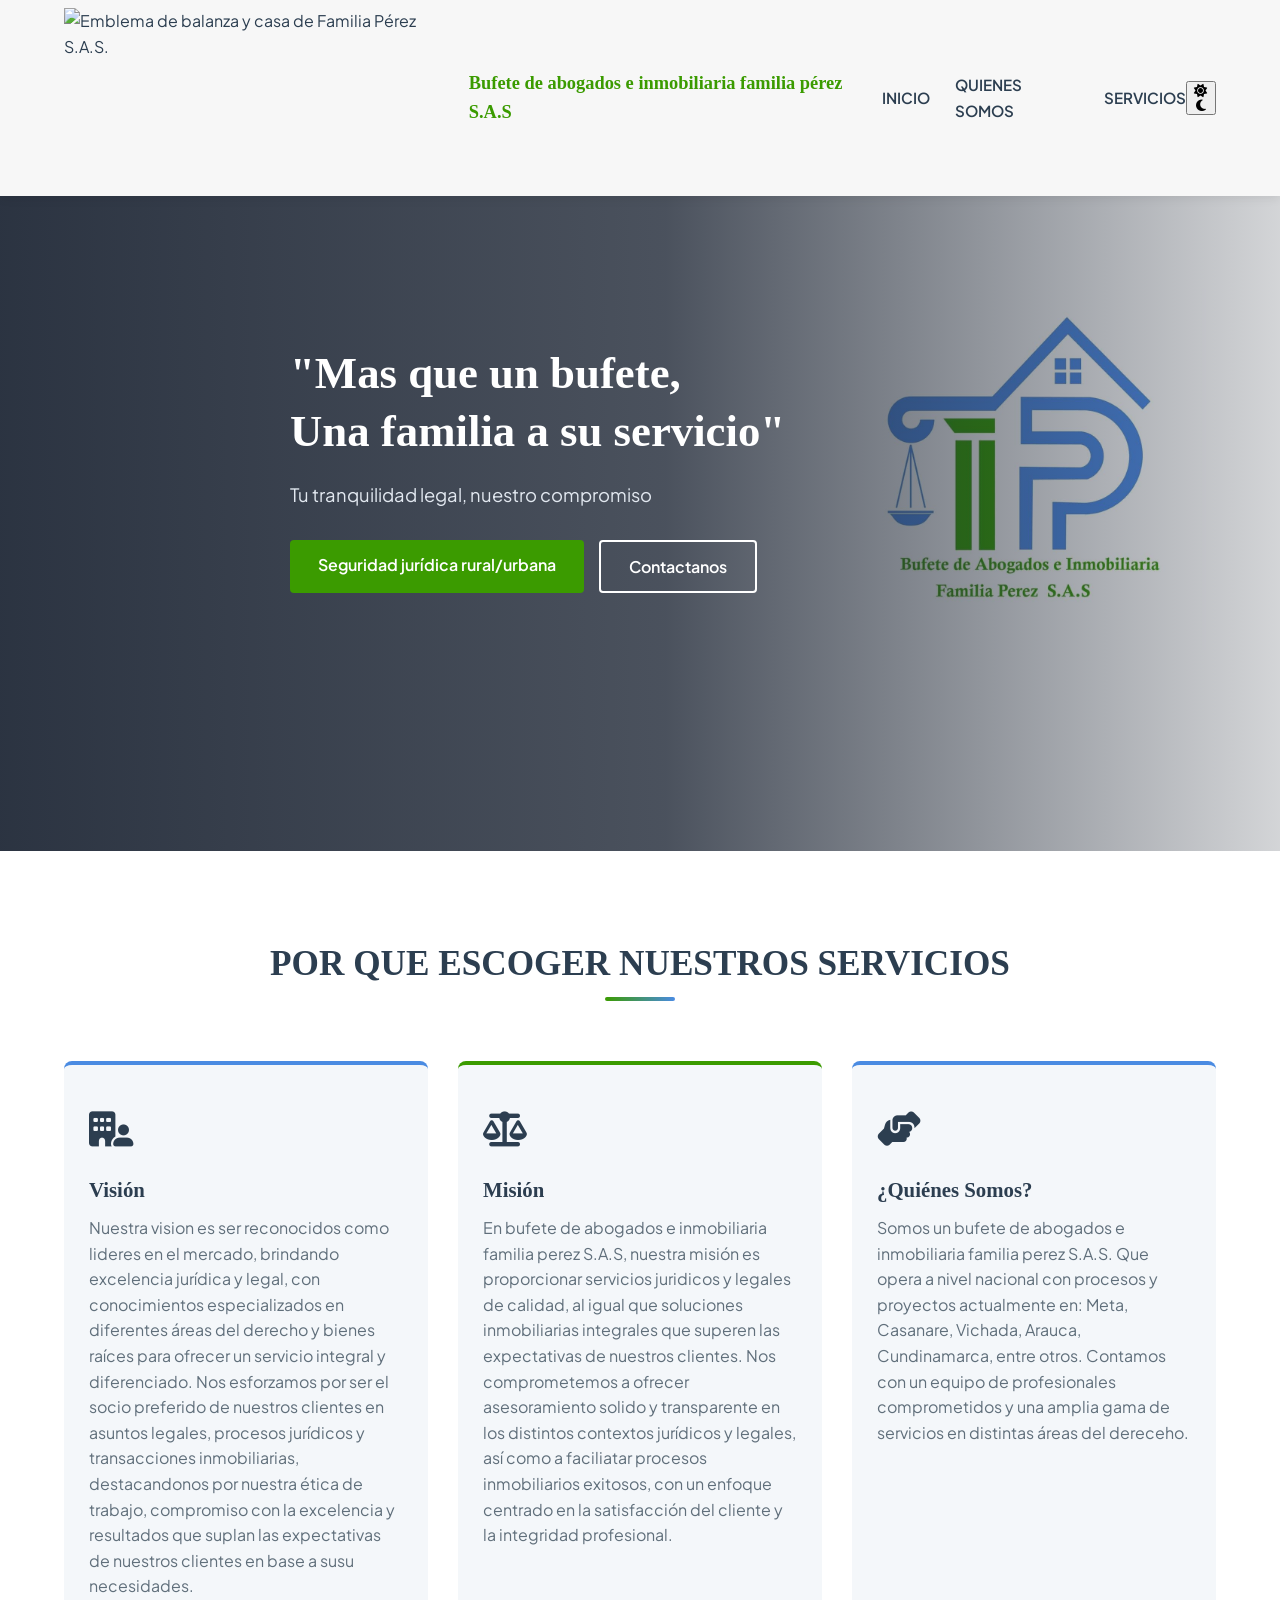
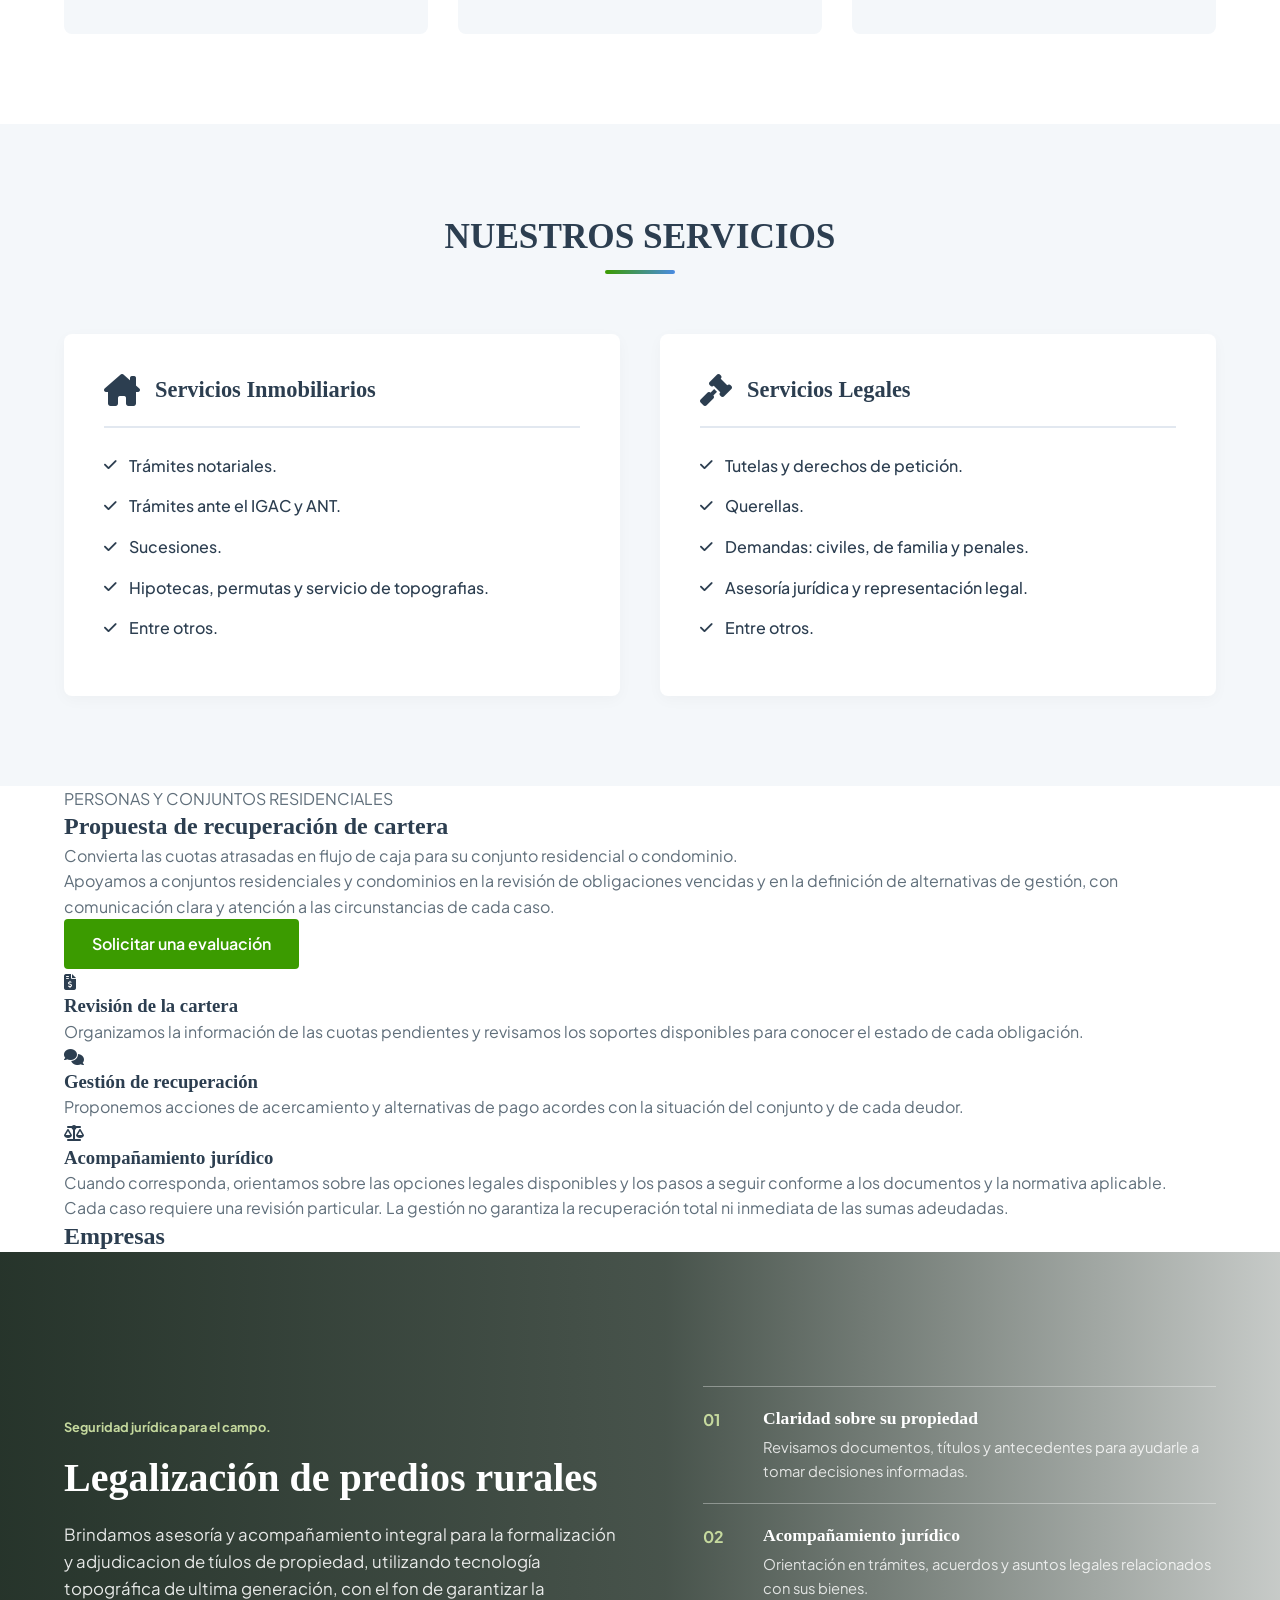
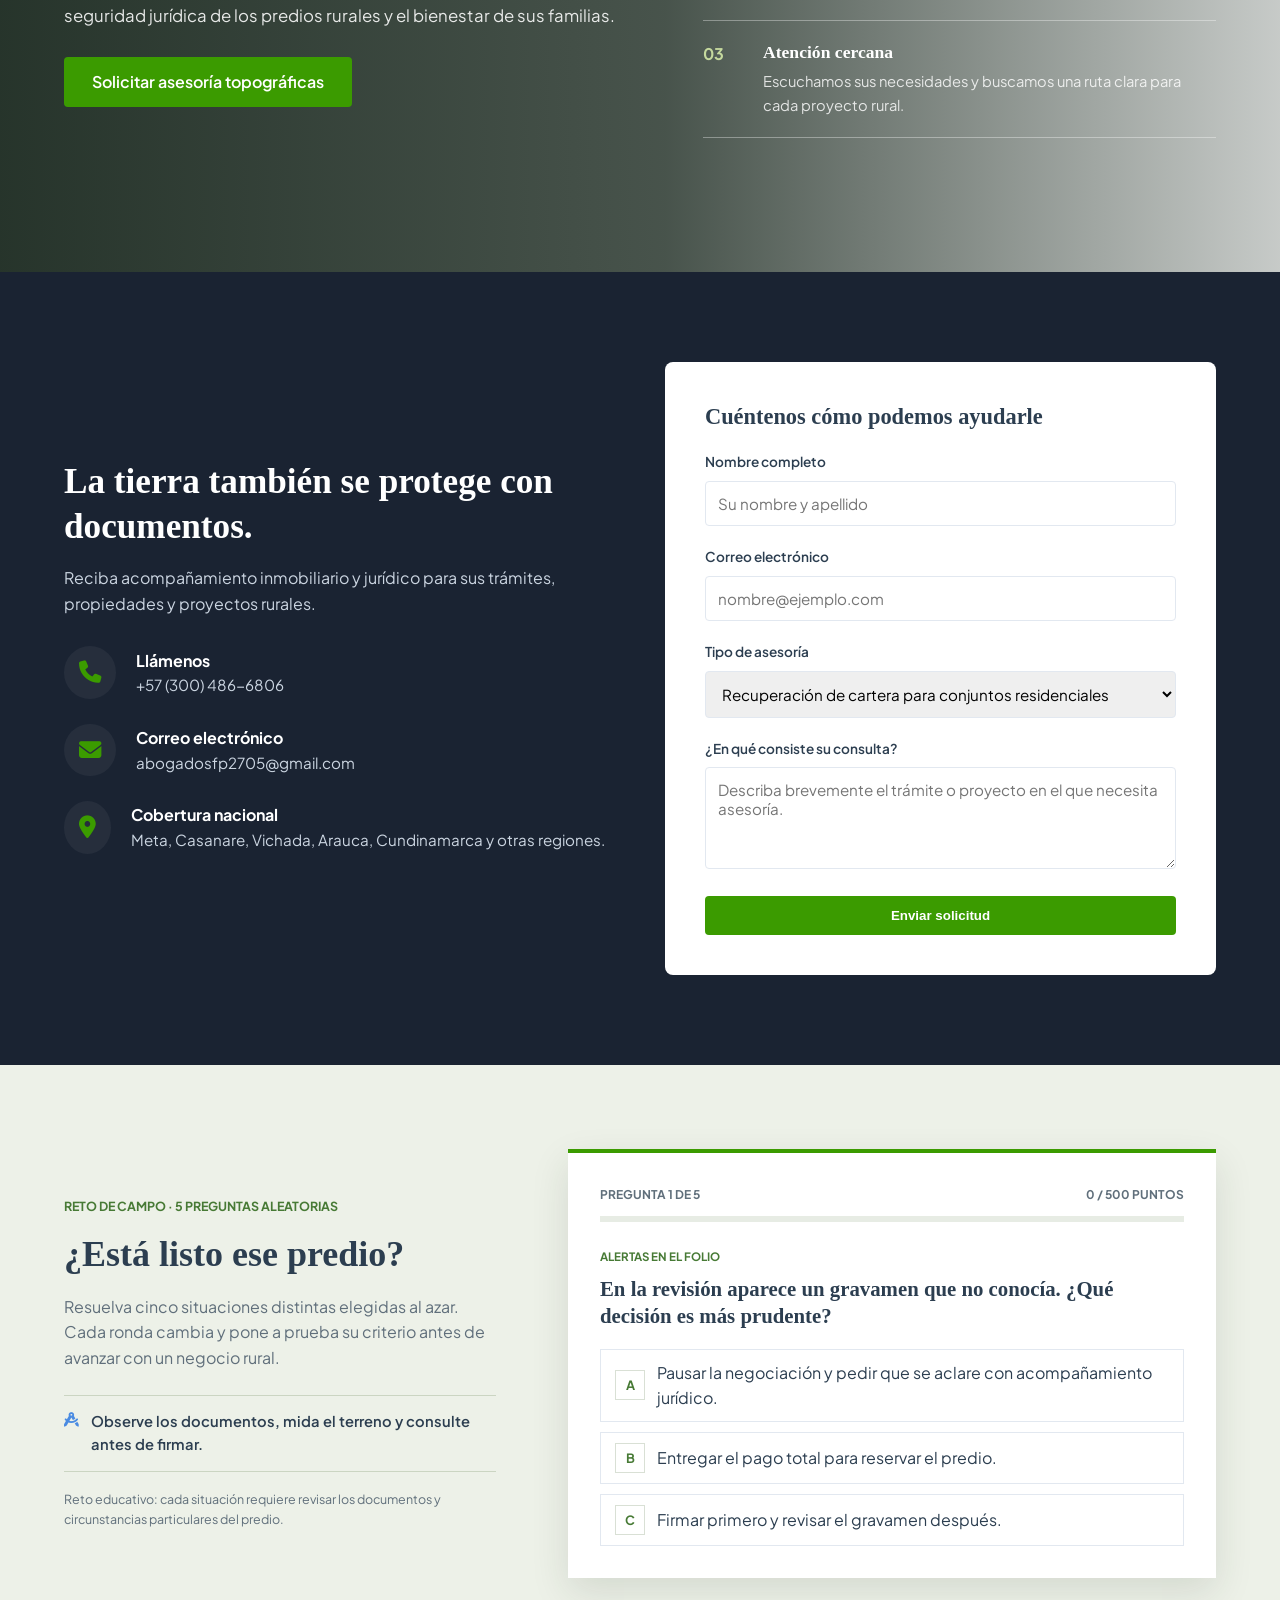
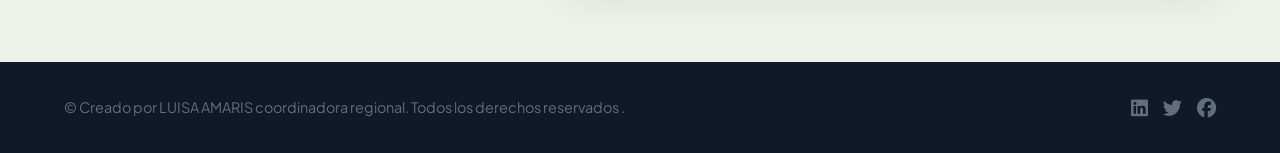
==== commit 28f6b679: "Update index.html" ====
--- a/index.html
+++ b/index.html
@@ -17,13 +17,20 @@
   <nav class="navbar">
     <div class="container nav-container">
       <a href="#" class="logo-container">
-        <img src="logo.jpeg" alt="Bufete de abogados e inmobiliaria Familia Pérez S.A.S" class="site-logo">
+        <img src="logo-sin-texto.jpeg" alt="Emblema de balanza y casa de Familia Pérez S.A.S." class="site-logo">
+        <span class="brand-name">Bufete de abogados e inmobiliaria familia pérez S.A.S</span>
       </a>
       <ul class="nav-links">
         <li><a href="#home">INICIO</a></li>
         <li><a href="#about">QUIENES SOMOS</a></li>
         <li><a href="#services">SERVICIOS</a></li>
       </ul>
+      <button class="theme-toggle" id="theme-toggle" type="button" aria-label="Activar modo oscuro" aria-pressed="false">
+        <span class="theme-toggle-thumb">
+          <i class="fa-solid fa-sun theme-icon-light" aria-hidden="true"></i>
+          <i class="fa-solid fa-moon theme-icon-dark" aria-hidden="true"></i>
+        </span>
+      </button>
     </div>
   </nav>
 
@@ -34,7 +41,7 @@
       <h1>"Mas que un bufete,<br>Una familia a su servicio"</h1>
       <p>Tu tranquilidad legal, nuestro compromiso</p>
       <div class="hero-buttons">
-        <a href="#properties" class="btn btn-primary">Seguridad jurídica para el campo</a>
+        <a href="#properties" class="btn btn-primary">Seguridad jurídica rural/urbana</a>
         <a href="#contact" class="btn btn-secondary">Contactanos</a>
       </div>
     </div>
@@ -45,7 +52,6 @@
     <div class="container">
       <div class="section-title">
         <h2>POR QUE ESCOGER NUESTROS SERVICIOS</h2>
-        <p>Combining top-tier real estate expertise with rigorous legal protection under one roof.</p>
       </div>
       <div class="about-grid">
         <div class="about-card">
@@ -113,6 +119,49 @@
     </div>
   </section>
 
+  <section id="personas" class="collection-proposal" aria-labelledby="collection-title">
+    <div class="container collection-layout">
+      <div class="collection-intro">
+        <p class="collection-eyebrow">PERSONAS Y CONJUNTOS RESIDENCIALES</p>
+        <h2 id="collection-title">Propuesta de recuperación de cartera</h2>
+        <p class="collection-tagline">Convierta las cuotas atrasadas en flujo de caja para su conjunto residencial o condominio.</p>
+        <p class="collection-description">Apoyamos a conjuntos residenciales y condominios en la revisión de obligaciones vencidas y en la definición de alternativas de gestión, con comunicación clara y atención a las circunstancias de cada caso.</p>
+        <a href="#contact" class="btn btn-primary">Solicitar una evaluación</a>
+      </div>
+
+      <div class="collection-details">
+        <article class="collection-card">
+          <span class="collection-icon"><i class="fa-solid fa-file-invoice-dollar" aria-hidden="true"></i></span>
+          <div>
+            <h3>Revisión de la cartera</h3>
+            <p>Organizamos la información de las cuotas pendientes y revisamos los soportes disponibles para conocer el estado de cada obligación.</p>
+          </div>
+        </article>
+        <article class="collection-card">
+          <span class="collection-icon"><i class="fa-solid fa-comments" aria-hidden="true"></i></span>
+          <div>
+            <h3>Gestión de recuperación</h3>
+            <p>Proponemos acciones de acercamiento y alternativas de pago acordes con la situación del conjunto y de cada deudor.</p>
+          </div>
+        </article>
+        <article class="collection-card">
+          <span class="collection-icon"><i class="fa-solid fa-scale-balanced" aria-hidden="true"></i></span>
+          <div>
+            <h3>Acompañamiento jurídico</h3>
+            <p>Cuando corresponda, orientamos sobre las opciones legales disponibles y los pasos a seguir conforme a los documentos y la normativa aplicable.</p>
+          </div>
+        </article>
+        <p class="collection-disclaimer">Cada caso requiere una revisión particular. La gestión no garantiza la recuperación total ni inmediata de las sumas adeudadas.</p>
+      </div>
+    </div>
+  </section>
+
+  <section id="empresas" class="business-placeholder" aria-labelledby="business-title">
+    <div class="container">
+      <h2 id="business-title">Empresas</h2>
+    </div>
+  </section>
+
   <!-- Featured Properties Section -->
   <section id="properties" class="properties rural-info">
     <div class="container rural-layout">
@@ -120,7 +169,7 @@
         <p class="rural-eyebrow">Seguridad jurídica para el campo.</p>
         <h2>Legalización de predios rurales</h2>
         <p class="rural-intro">Brindamos asesoría y acompañamiento integral para la formalización y adjudicacion de tíulos de propiedad, utilizando tecnología topográfica de ultima generación, con el fon de garantizar la seguridad jurídica de los predios rurales y el bienestar de sus familias.</p>
-        <a href="#contact" class="btn btn-primary">Solicitar asesoría</a>
+        <a href="predios-rurales.html" class="btn btn-primary" target="_blank" rel="noopener noreferrer">Solicitar asesoría topográficas</a>
       </div>
       <div class="rural-points">
         <div class="rural-point">
@@ -193,6 +242,7 @@
         <div class="form-group">
           <label for="service">Tipo de asesoría</label>
           <select id="service">
+            <option>Recuperación de cartera para conjuntos residenciales</option>
             <option>Legalización o adjudicación de predios rurales</option>
             <option>Trámites notariales, IGAC o ANT</option>
             <option>Sucesiones, hipotecas o permutas</option>
@@ -252,6 +302,7 @@
     </div>
   </footer>
 
+  <script src="theme.js" defer></script>
   <script src="game.js" defer></script>
 
 </body>
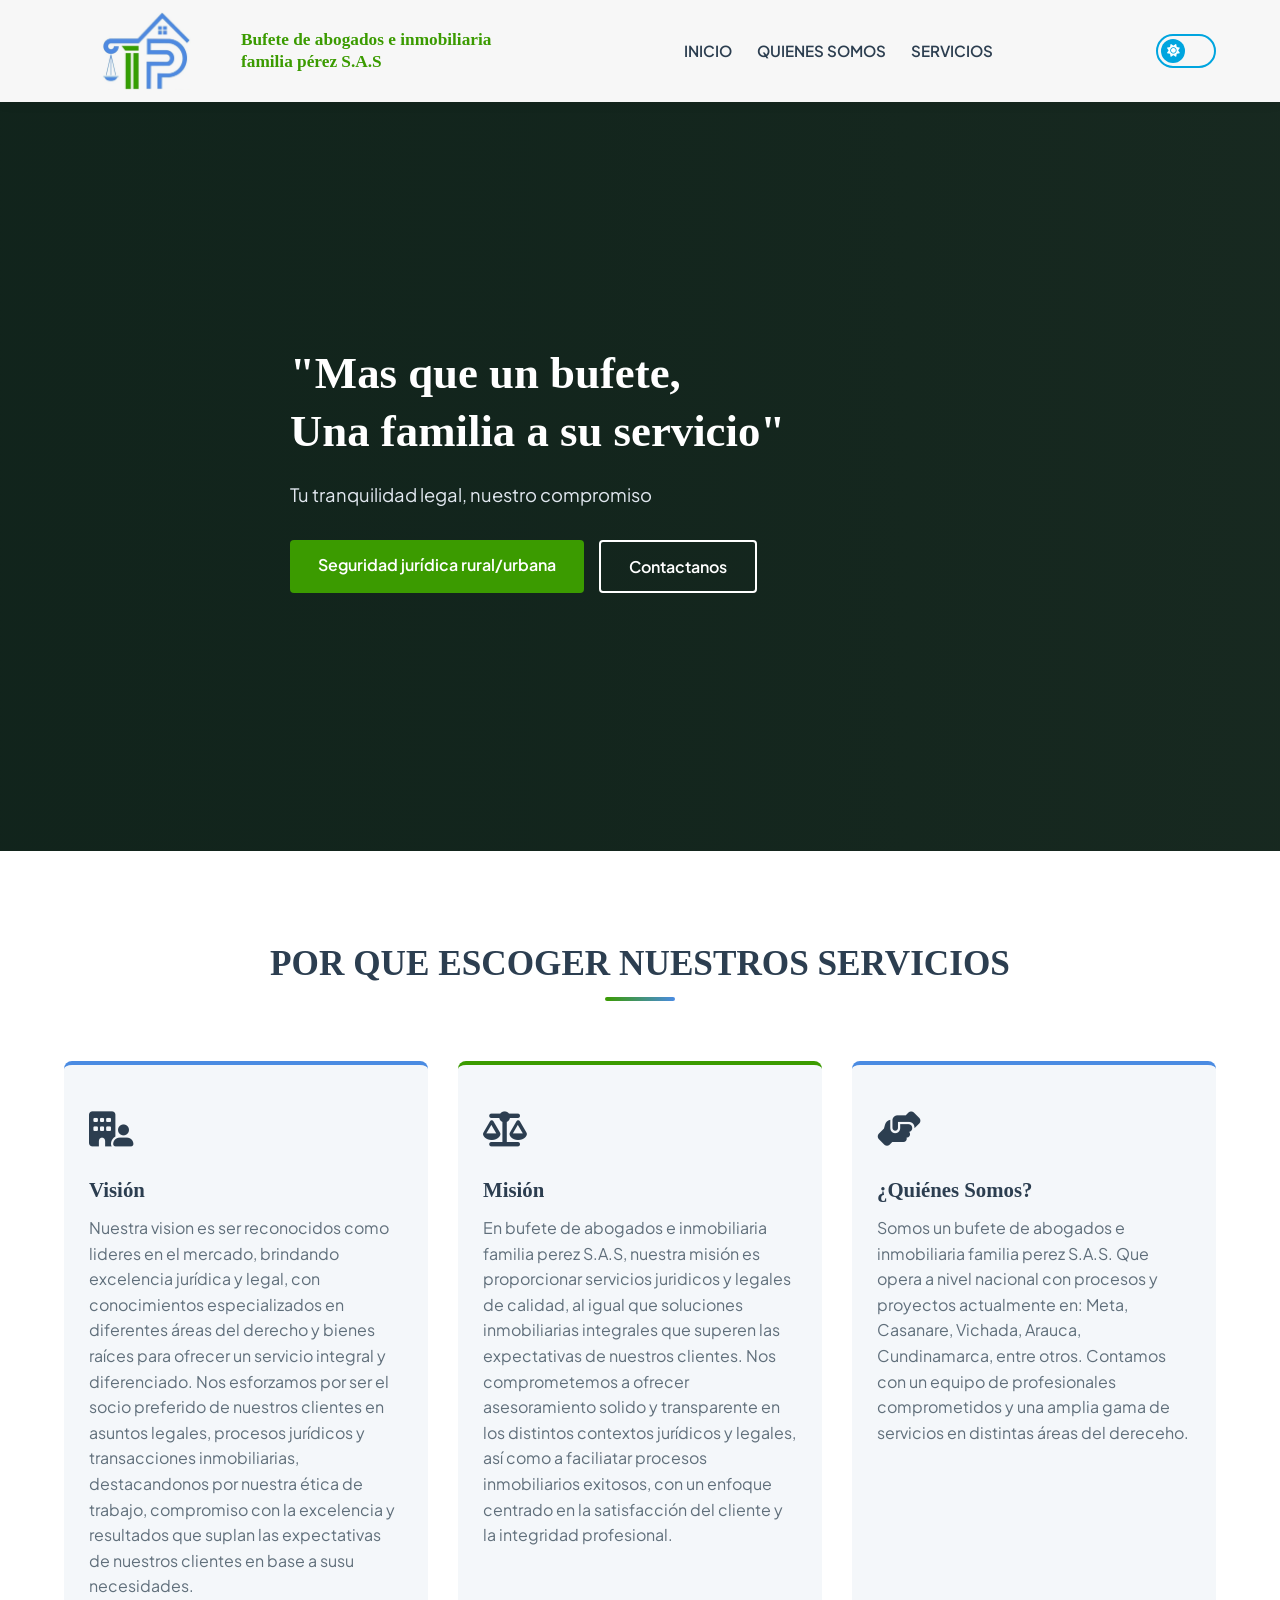
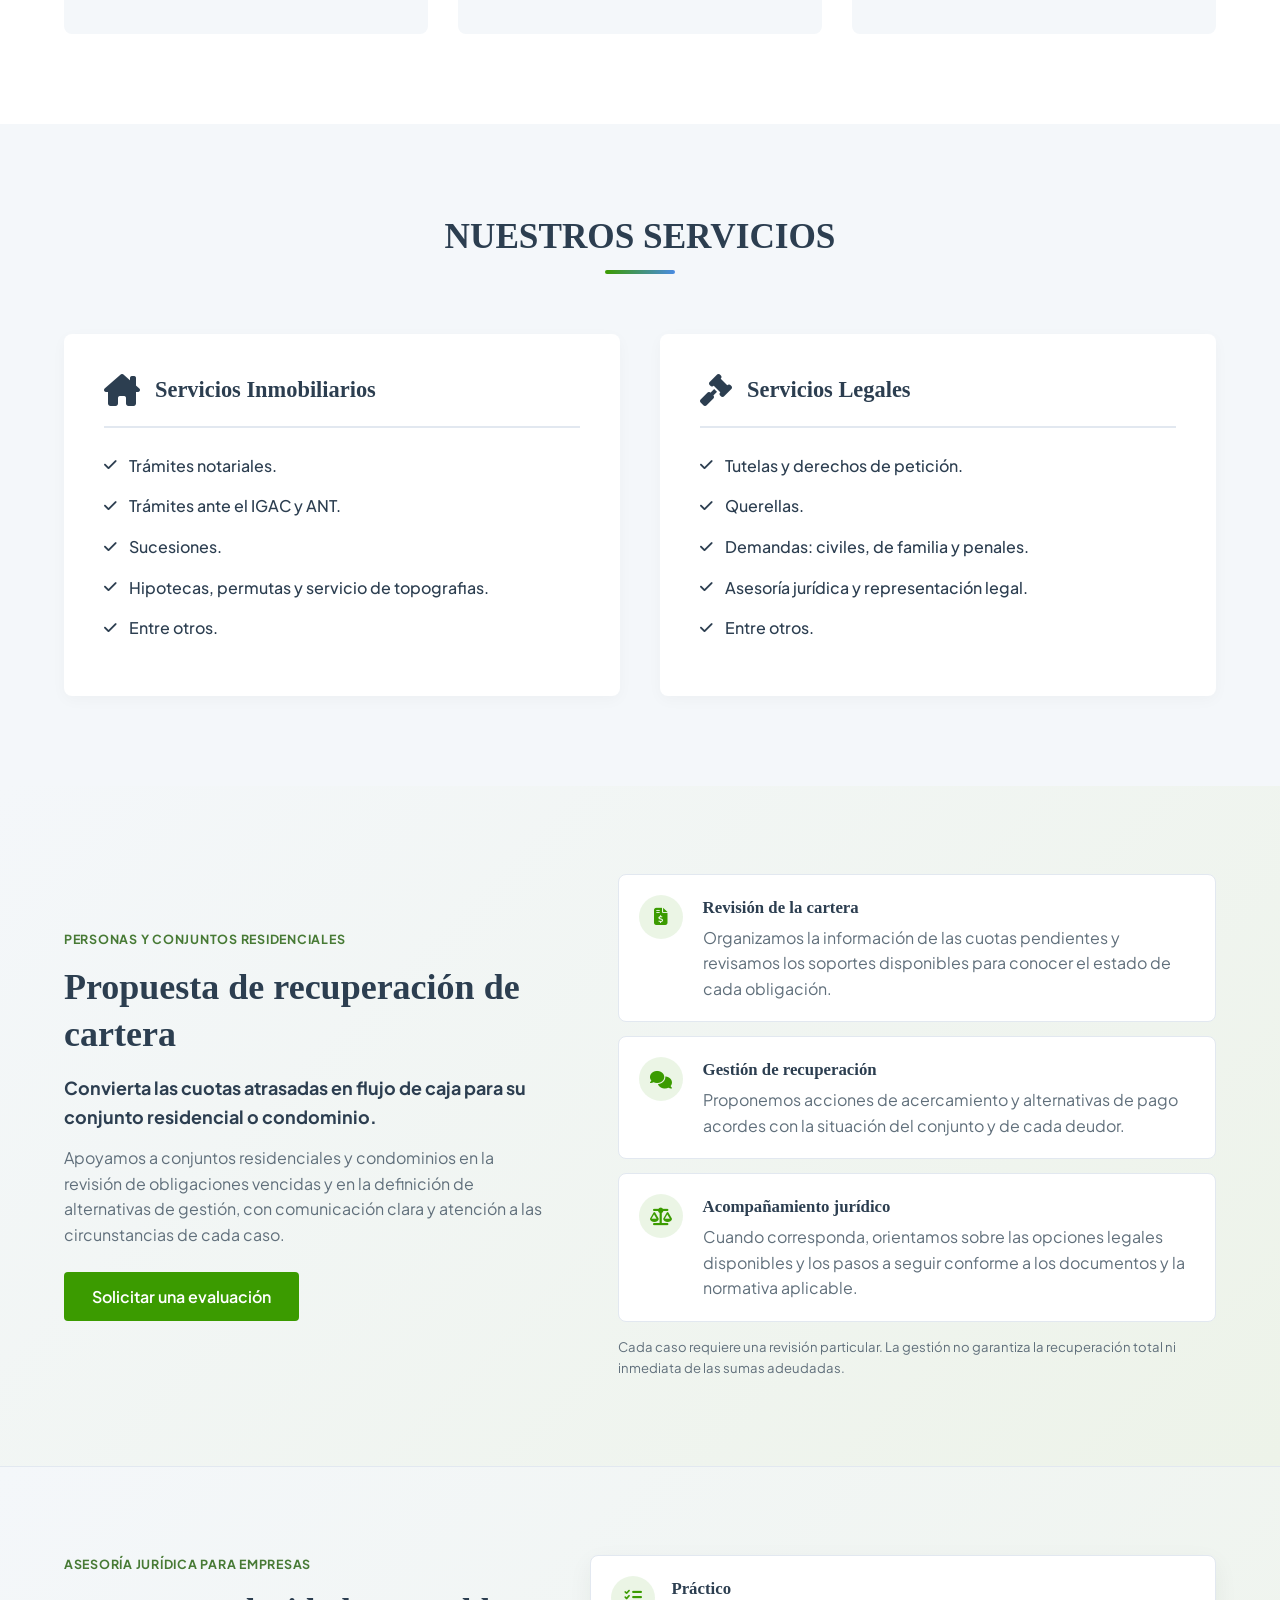
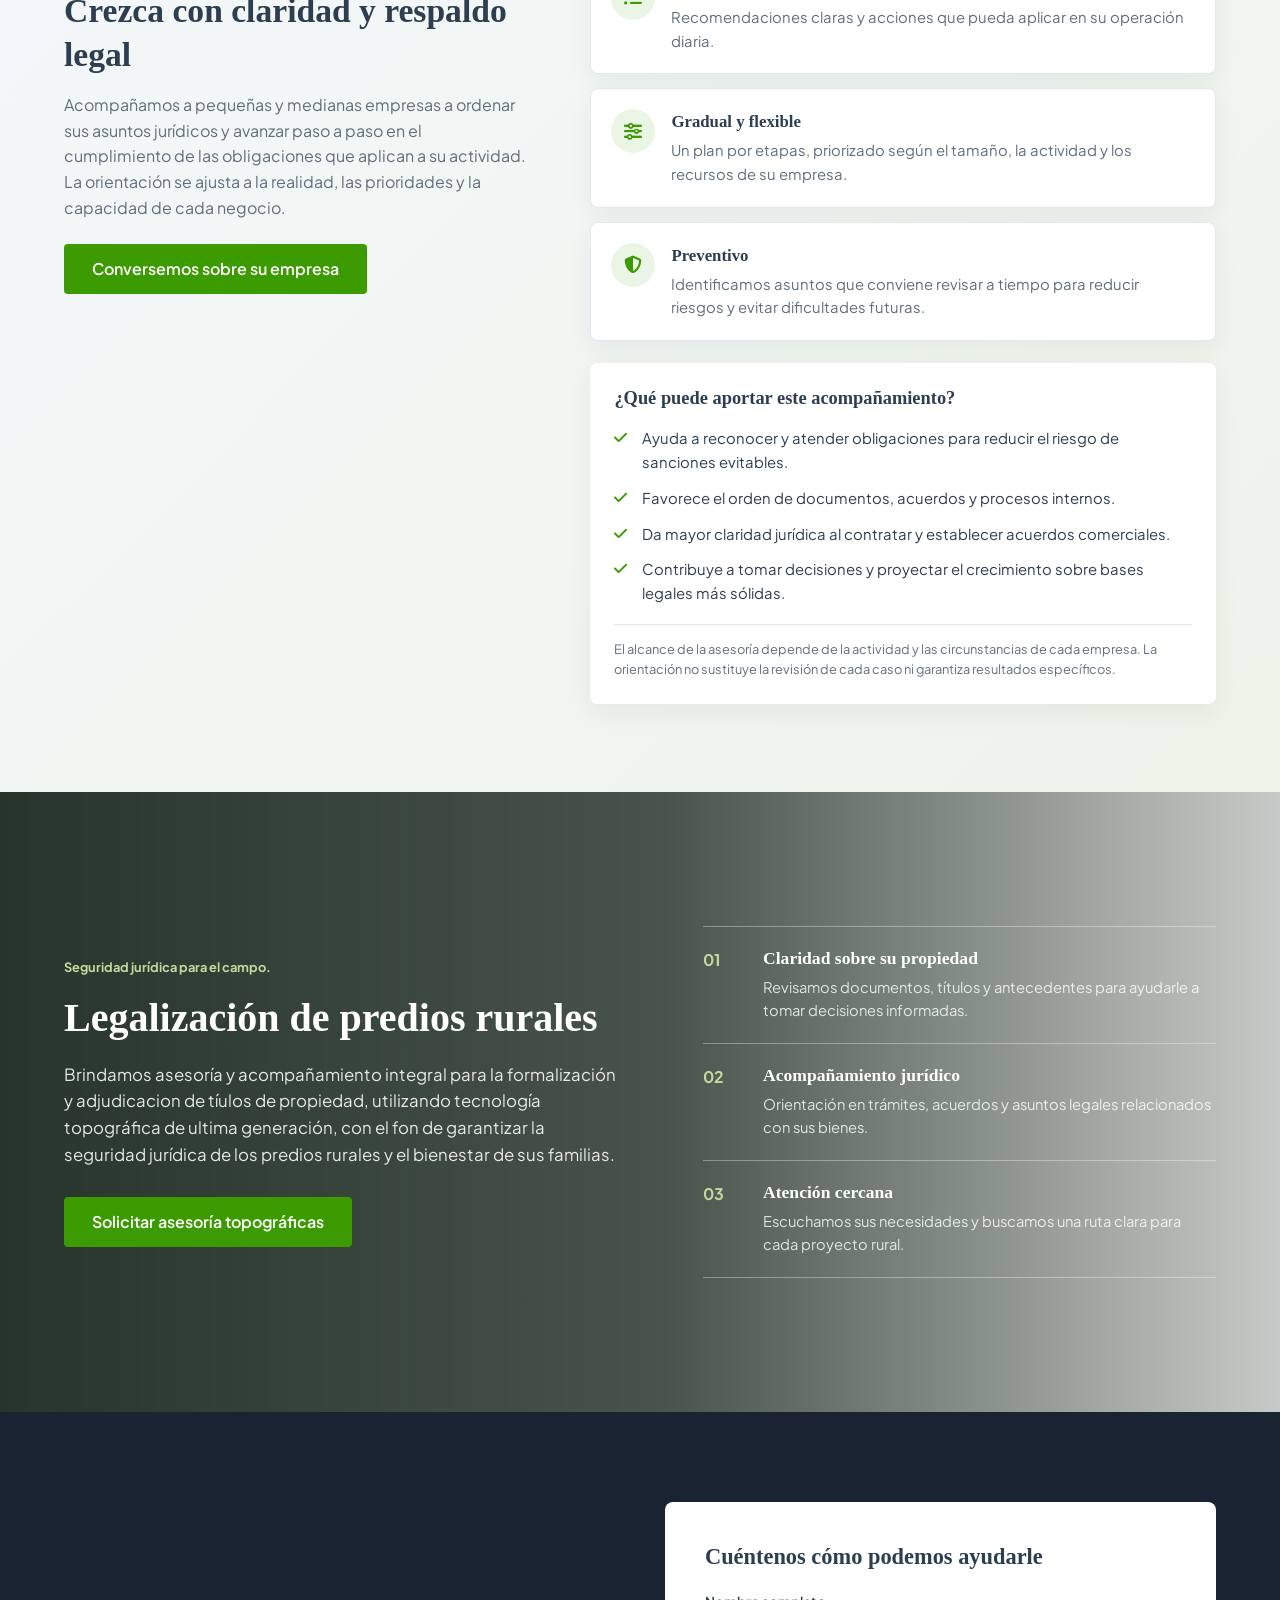
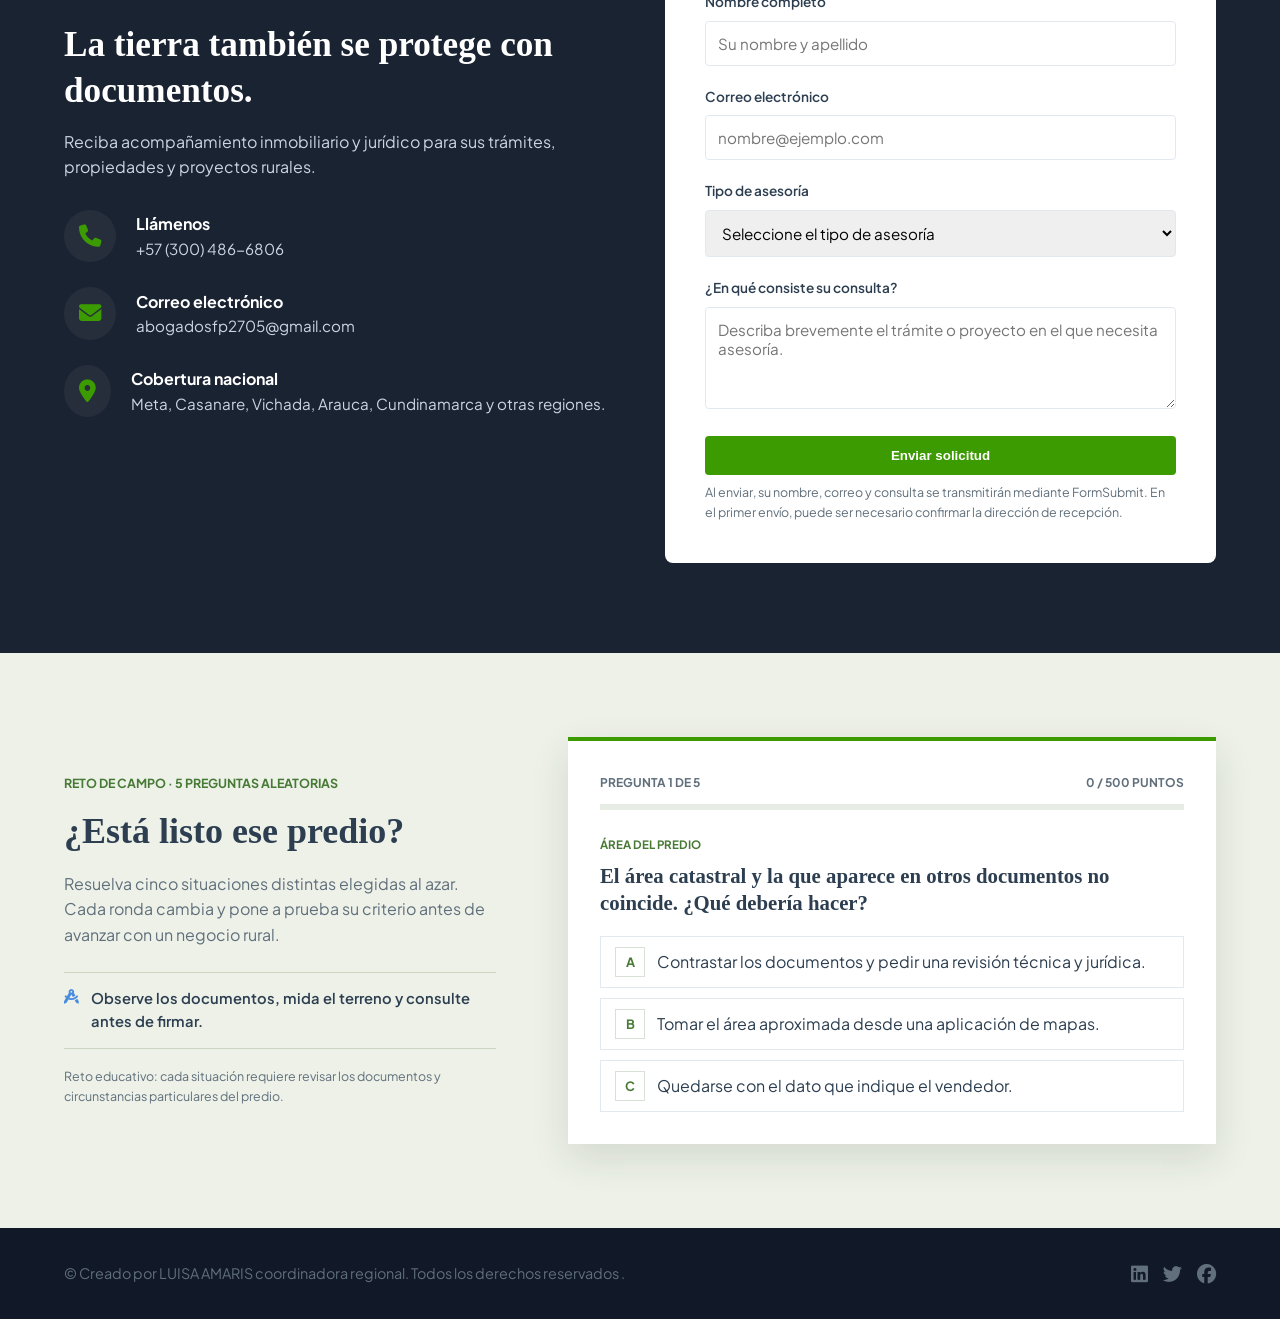
==== commit 7b6bf6db: "Publish website updates Co-authored-by: Copilot <223556219+Copilot@users.noreply.github.com>" ====
--- a/index.html
+++ b/index.html
@@ -157,8 +157,50 @@
   </section>
 
   <section id="empresas" class="business-placeholder" aria-labelledby="business-title">
-    <div class="container">
-      <h2 id="business-title">Empresas</h2>
+    <div class="container business-layout">
+      <div class="business-intro">
+        <p class="business-eyebrow">ASESORÍA JURÍDICA PARA EMPRESAS</p>
+        <h2 id="business-title">Crezca con claridad y respaldo legal</h2>
+        <p>Acompañamos a pequeñas y medianas empresas a ordenar sus asuntos jurídicos y avanzar paso a paso en el cumplimiento de las obligaciones que aplican a su actividad. La orientación se ajusta a la realidad, las prioridades y la capacidad de cada negocio.</p>
+        <a href="#contact" class="btn btn-primary">Conversemos sobre su empresa</a>
+      </div>
+
+      <div class="business-content">
+        <div class="business-pillars">
+          <article class="business-card">
+            <span class="collection-icon"><i class="fa-solid fa-list-check" aria-hidden="true"></i></span>
+            <div>
+              <h3>Práctico</h3>
+              <p>Recomendaciones claras y acciones que pueda aplicar en su operación diaria.</p>
+            </div>
+          </article>
+          <article class="business-card">
+            <span class="collection-icon"><i class="fa-solid fa-sliders" aria-hidden="true"></i></span>
+            <div>
+              <h3>Gradual y flexible</h3>
+              <p>Un plan por etapas, priorizado según el tamaño, la actividad y los recursos de su empresa.</p>
+            </div>
+          </article>
+          <article class="business-card">
+            <span class="collection-icon"><i class="fa-solid fa-shield-halved" aria-hidden="true"></i></span>
+            <div>
+              <h3>Preventivo</h3>
+              <p>Identificamos asuntos que conviene revisar a tiempo para reducir riesgos y evitar dificultades futuras.</p>
+            </div>
+          </article>
+        </div>
+
+        <div class="business-benefits">
+          <h3>¿Qué puede aportar este acompañamiento?</h3>
+          <ul>
+            <li><i class="fa-solid fa-check" aria-hidden="true"></i> Ayuda a reconocer y atender obligaciones para reducir el riesgo de sanciones evitables.</li>
+            <li><i class="fa-solid fa-check" aria-hidden="true"></i> Favorece el orden de documentos, acuerdos y procesos internos.</li>
+            <li><i class="fa-solid fa-check" aria-hidden="true"></i> Da mayor claridad jurídica al contratar y establecer acuerdos comerciales.</li>
+            <li><i class="fa-solid fa-check" aria-hidden="true"></i> Contribuye a tomar decisiones y proyectar el crecimiento sobre bases legales más sólidas.</li>
+          </ul>
+          <p class="business-disclaimer">El alcance de la asesoría depende de la actividad y las circunstancias de cada empresa. La orientación no sustituye la revisión de cada caso ni garantiza resultados específicos.</p>
+        </div>
+      </div>
     </div>
   </section>
 
@@ -229,19 +271,24 @@
         </div>
       </div>
 
-      <form class="contact-form">
+      <form class="contact-form" id="contact-form" action="https://formsubmit.co/abogadosfp2705@gmail.com" method="POST">
         <h3>Cuéntenos cómo podemos ayudarle</h3>
+        <input type="hidden" name="_subject" value="Nueva solicitud de asesoría desde el sitio web">
+        <input type="hidden" name="_template" value="table">
+        <input type="hidden" name="_url" value="https://fagu1477.github.io/familia-perez-abogados/">
+        <input type="text" name="_honey" tabindex="-1" autocomplete="off" aria-hidden="true" hidden>
         <div class="form-group">
           <label for="name">Nombre completo</label>
-          <input type="text" id="name" placeholder="Su nombre y apellido" required>
+          <input type="text" id="name" name="name" placeholder="Su nombre y apellido" autocomplete="name" maxlength="120" required>
         </div>
         <div class="form-group">
           <label for="email">Correo electrónico</label>
-          <input type="email" id="email" placeholder="nombre@ejemplo.com" required>
+          <input type="email" id="email" name="email" placeholder="nombre@ejemplo.com" autocomplete="email" maxlength="254" required>
         </div>
         <div class="form-group">
           <label for="service">Tipo de asesoría</label>
-          <select id="service">
+          <select id="service" name="service" required>
+            <option value="" selected disabled>Seleccione el tipo de asesoría</option>
             <option>Recuperación de cartera para conjuntos residenciales</option>
             <option>Legalización o adjudicación de predios rurales</option>
             <option>Trámites notariales, IGAC o ANT</option>
@@ -252,9 +299,10 @@
         </div>
         <div class="form-group">
           <label for="message">¿En qué consiste su consulta?</label>
-          <textarea id="message" rows="4" placeholder="Describa brevemente el trámite o proyecto en el que necesita asesoría." required></textarea>
+          <textarea id="message" name="message" rows="4" maxlength="5000" placeholder="Describa brevemente el trámite o proyecto en el que necesita asesoría." required></textarea>
         </div>
         <button type="submit" class="btn btn-primary btn-block">Enviar solicitud</button>
+        <p class="contact-form-privacy">Al enviar, su nombre, correo y consulta se transmitirán mediante FormSubmit. En el primer envío, puede ser necesario confirmar la dirección de recepción.</p>
       </form>
     </div>
   </section>
--- a/style.css.css
+++ b/style.css.css
@@ -137,18 +137,19 @@
   display: flex;
   justify-content: space-between;
   align-items: center;
-  padding: 8px 0;
+  padding: 12px 0;
 }
 
 .logo-container {
   display: flex;
   align-items: center;
   gap: 12px;
+  min-width: 0;
 }
 
 .site-logo {
-  height: 180px;
-  width: auto;
+  width: 165px;
+  height: 78px;
   object-fit: contain;
 }
 
@@ -158,9 +159,11 @@
 }
 
 .brand-name {
+  max-width: 280px;
   font-family: var(--font-heading);
   font-weight: 700;
-  font-size: 1.15rem;
+  font-size: 1.08rem;
+  line-height: 1.25;
   color: var(--logo-green);
 }
 
@@ -186,6 +189,57 @@
 
 .nav-links a:hover {
   color: var(--logo-blue);
+}
+
+.theme-toggle {
+  display: flex;
+  flex: 0 0 60px;
+  align-items: center;
+  width: 60px;
+  height: 34px;
+  padding: 3px;
+  border: 2px solid #00a5df;
+  border-radius: 999px;
+  background: transparent;
+  cursor: pointer;
+  transition: var(--transition);
+}
+
+.theme-toggle:focus-visible {
+  outline: 3px solid rgba(0, 165, 223, 0.35);
+  outline-offset: 3px;
+}
+
+.theme-toggle-thumb {
+  display: grid;
+  width: 24px;
+  height: 24px;
+  place-items: center;
+  border-radius: 50%;
+  background: #00a5df;
+  color: var(--white);
+  font-size: 0.8rem;
+  transition: transform 0.3s ease-in-out;
+}
+
+.theme-toggle .theme-icon-light {
+  display: inline-block;
+}
+
+.theme-toggle .theme-icon-dark {
+  display: none;
+}
+
+html[data-theme="dark"] .theme-toggle-thumb {
+  transform: translateX(24px);
+}
+
+html[data-theme="dark"] .theme-toggle .theme-icon-light {
+  display: none;
+}
+
+html[data-theme="dark"] .theme-toggle .theme-icon-dark {
+  display: inline-block;
 }
 
 .btn-nav {
@@ -204,7 +258,7 @@
    ========================================================================== */
 .hero {
   height: 85vh;
-  background: #f7f7f7 url('logo.jpeg') right 8% center / clamp(220px, 30vw, 360px) auto no-repeat;
+  background: #1a2b22 url('https://images.unsplash.com/photo-1500382017468-9049fed747ef?auto=format&fit=crop&w=2000&q=85') center 54% / cover no-repeat;
   position: relative;
   display: flex;
   align-items: center;
@@ -217,7 +271,7 @@
   left: 0;
   width: 100%;
   height: 100%;
-  background: linear-gradient(90deg, rgba(26, 35, 50, 0.92) 0%, rgba(26, 35, 50, 0.78) 52%, rgba(26, 35, 50, 0.16) 100%);
+  background: linear-gradient(90deg, rgba(16, 35, 27, 0.88) 0%, rgba(16, 35, 27, 0.72) 42%, rgba(16, 35, 27, 0.28) 100%);
 }
 
 .hero-content {
@@ -341,6 +395,194 @@
 
 .service-list i {
   font-size: 0.9rem;
+}
+
+/* Recuperación de cartera residencial */
+.collection-proposal {
+  padding: 88px 0;
+  background: linear-gradient(135deg, #f4f7fa 0%, #edf3e9 100%);
+}
+
+.collection-layout {
+  display: grid;
+  grid-template-columns: minmax(0, 0.9fr) minmax(0, 1.1fr);
+  gap: 64px;
+  align-items: center;
+}
+
+.collection-intro {
+  max-width: 520px;
+}
+
+.collection-eyebrow {
+  margin-bottom: 14px;
+  color: #477a35;
+  font-size: 0.78rem;
+  font-weight: 700;
+  letter-spacing: 0.06em;
+}
+
+.collection-intro h2 {
+  margin-bottom: 16px;
+  font-size: 2.25rem;
+}
+
+.collection-tagline {
+  margin-bottom: 14px;
+  color: var(--text-main);
+  font-size: 1.12rem;
+  font-weight: 700;
+}
+
+.collection-description {
+  margin-bottom: 24px;
+}
+
+.collection-details {
+  display: grid;
+  gap: 14px;
+}
+
+.collection-card {
+  display: grid;
+  grid-template-columns: 48px minmax(0, 1fr);
+  gap: 16px;
+  align-items: start;
+  padding: 20px;
+  border: 1px solid var(--border-color);
+  border-radius: 8px;
+  background-color: var(--white);
+}
+
+.collection-icon {
+  display: grid;
+  width: 44px;
+  height: 44px;
+  place-items: center;
+  border-radius: 50%;
+  background-color: rgba(59, 155, 0, 0.1);
+  color: var(--logo-green);
+  font-size: 1.1rem;
+}
+
+.collection-card h3 {
+  margin: 2px 0 6px;
+  font-size: 1.05rem;
+}
+
+.collection-disclaimer {
+  font-size: 0.82rem;
+}
+
+.business-placeholder {
+  padding: 88px 0;
+  border-top: 1px solid var(--border-color);
+  background: linear-gradient(135deg, #f4f7fa 0%, #edf3e9 100%);
+}
+
+.business-layout {
+  display: grid;
+  grid-template-columns: minmax(0, 0.85fr) minmax(0, 1.15fr);
+  gap: 64px;
+  align-items: start;
+}
+
+.business-intro {
+  position: sticky;
+  top: 112px;
+}
+
+.business-eyebrow {
+  margin-bottom: 14px;
+  color: #477a35;
+  font-size: 0.78rem;
+  font-weight: 700;
+  letter-spacing: 0.06em;
+}
+
+.business-intro h2 {
+  margin-bottom: 16px;
+  font-size: 2.1rem;
+}
+
+.business-intro > p:not(.business-eyebrow) {
+  margin-bottom: 24px;
+}
+
+.business-content {
+  display: grid;
+  gap: 22px;
+}
+
+.business-pillars {
+  display: grid;
+  gap: 14px;
+}
+
+.business-card {
+  display: grid;
+  grid-template-columns: 44px minmax(0, 1fr);
+  gap: 16px;
+  align-items: start;
+  padding: 20px;
+  border: 1px solid var(--border-color);
+  border-radius: 8px;
+  background-color: var(--white);
+  box-shadow: 0 8px 24px rgba(34, 52, 35, 0.06);
+}
+
+.business-card h3 {
+  margin: 2px 0 6px;
+  font-size: 1.05rem;
+}
+
+.business-card p {
+  font-size: 0.93rem;
+}
+
+.business-benefits {
+  padding: 24px;
+  border-radius: 8px;
+  background-color: var(--white);
+  box-shadow: 0 8px 24px rgba(34, 52, 35, 0.06);
+}
+
+.business-benefits h3 {
+  margin-bottom: 16px;
+  font-size: 1.15rem;
+}
+
+.business-benefits ul {
+  display: grid;
+  gap: 12px;
+  padding: 0;
+  list-style: none;
+}
+
+.business-benefits li {
+  display: grid;
+  grid-template-columns: 18px minmax(0, 1fr);
+  gap: 10px;
+  align-items: start;
+  color: var(--text-main);
+  font-size: 0.93rem;
+}
+
+.business-benefits li i {
+  margin-top: 4px;
+  color: var(--logo-green);
+}
+
+.business-disclaimer {
+  margin-top: 18px;
+  padding-top: 14px;
+  border-top: 1px solid var(--border-color);
+  font-size: 0.8rem;
+}
+
+html[data-theme="dark"] .business-card,
+html[data-theme="dark"] .business-benefits {
+  background-color: #263241;
 }
 
 /* ==========================================================================
@@ -424,6 +666,324 @@
   margin: 0;
   color: rgba(255, 255, 255, 0.82);
   font-size: 0.92rem;
+}
+
+/* Servicios técnicos rurales */
+.rural-services {
+  padding: 88px 0;
+  background-color: var(--light-bg);
+}
+
+.rural-services .section-title {
+  max-width: 720px;
+  margin: 0 auto 36px;
+}
+
+.rural-services .section-title h2 {
+  margin-bottom: 14px;
+}
+
+.rural-services-kicker,
+.rural-service-label {
+  color: #477a35;
+  font-size: 0.78rem;
+  font-weight: 700;
+  letter-spacing: 0.06em;
+}
+
+.rural-services-kicker {
+  margin-bottom: 10px;
+}
+
+.rural-service-tabs {
+  display: flex;
+  justify-content: center;
+  flex-wrap: wrap;
+  gap: 12px;
+  margin-bottom: 24px;
+}
+
+.rural-service-tab {
+  display: inline-flex;
+  align-items: center;
+  justify-content: center;
+  gap: 10px;
+  min-height: 48px;
+  padding: 10px 18px;
+  border: 1px solid var(--border-color);
+  border-radius: 999px;
+  background-color: var(--white);
+  color: var(--text-main);
+  font: inherit;
+  font-weight: 700;
+  cursor: pointer;
+  transition: var(--transition);
+}
+
+.rural-service-tab:hover,
+.rural-service-tab:focus-visible {
+  border-color: var(--logo-blue);
+  outline: none;
+}
+
+.rural-service-tab.is-active {
+  border-color: var(--logo-green);
+  background-color: var(--logo-green);
+  color: var(--white);
+}
+
+.rural-service-panels {
+  max-width: 920px;
+  margin: 0 auto;
+}
+
+.rural-service-panel {
+  display: grid;
+  grid-template-columns: 64px minmax(0, 1fr);
+  gap: 24px;
+  padding: 36px;
+  border-radius: 8px;
+  background-color: var(--white);
+  box-shadow: 0 8px 28px rgba(34, 52, 35, 0.08);
+  animation: rural-panel-enter 220ms ease-out;
+}
+
+.rural-service-panel[hidden] {
+  display: none;
+}
+
+.rural-service-icon {
+  display: grid;
+  width: 60px;
+  height: 60px;
+  place-items: center;
+  border-radius: 50%;
+  background-color: rgba(59, 155, 0, 0.1);
+  color: var(--logo-green);
+  font-size: 1.5rem;
+}
+
+.rural-service-label {
+  margin-bottom: 8px;
+}
+
+.rural-service-panel h3 {
+  margin-bottom: 12px;
+  font-size: 1.65rem;
+}
+
+.rural-service-panel h4 {
+  margin: 22px 0 8px;
+  color: var(--text-main);
+}
+
+.rural-service-panel p:not(.rural-service-label) {
+  color: var(--text-light);
+}
+
+.rural-service-panel ul {
+  display: grid;
+  gap: 9px;
+  padding-left: 20px;
+  color: var(--text-main);
+}
+
+.rural-service-panel li::marker {
+  color: var(--logo-green);
+}
+
+.rural-service-panel .rural-service-note {
+  margin-top: 18px;
+  padding: 12px 14px;
+  border-left: 3px solid var(--logo-blue);
+  background-color: var(--light-bg);
+  font-size: 0.9rem;
+}
+
+.desenglobe-illustration {
+  margin: 22px 0 0;
+}
+
+.desenglobe-illustration img {
+  display: block;
+  width: 100%;
+  height: auto;
+  border: 1px solid var(--border-color);
+  border-radius: 8px;
+}
+
+.desenglobe-illustration figcaption {
+  margin-top: 8px;
+  color: var(--text-light);
+  font-size: 0.9rem;
+}
+
+.topography-gallery {
+  grid-column: 1 / -1;
+  margin-top: 14px;
+  overflow: hidden;
+  border: 1px solid var(--border-color);
+  border-radius: 10px;
+  background-color: var(--white);
+  box-shadow: 0 12px 32px rgba(26, 35, 50, 0.12);
+}
+
+.topography-gallery-heading,
+.topography-carousel-footer {
+  display: flex;
+  align-items: center;
+  justify-content: space-between;
+  gap: 16px;
+  padding: 16px 20px;
+}
+
+.topography-gallery-heading h4 {
+  margin: 2px 0 0;
+  font-size: 1.1rem;
+}
+
+.topography-gallery-heading .rural-service-label {
+  margin-bottom: 0;
+}
+
+.topography-gallery-count,
+.topography-carousel-footer > p {
+  color: var(--text-light);
+  font-size: 0.82rem;
+}
+
+.topography-carousel {
+  position: relative;
+  overflow: hidden;
+  aspect-ratio: 16 / 9;
+  background: #17221a;
+}
+
+.topography-slide {
+  position: absolute;
+  inset: 0;
+  margin: 0;
+}
+
+.topography-slide[hidden] {
+  display: none;
+}
+
+.topography-slide img {
+  display: block;
+  width: 100%;
+  height: 100%;
+  object-fit: cover;
+  object-position: center 48%;
+}
+
+.topography-slide::after {
+  position: absolute;
+  inset: 35% 0 0;
+  background: linear-gradient(transparent, rgba(10, 20, 14, 0.78));
+  content: "";
+  pointer-events: none;
+}
+
+.topography-slide figcaption {
+  position: absolute;
+  z-index: 1;
+  right: 76px;
+  bottom: 24px;
+  left: 24px;
+  color: var(--white);
+  font-size: 1rem;
+  font-weight: 700;
+  text-shadow: 0 1px 5px rgba(0, 0, 0, 0.45);
+}
+
+.topography-carousel-control {
+  position: absolute;
+  z-index: 2;
+  top: 50%;
+  display: grid;
+  width: 42px;
+  height: 42px;
+  place-items: center;
+  transform: translateY(-50%);
+  border: 1px solid rgba(255, 255, 255, 0.7);
+  border-radius: 50%;
+  background: rgba(17, 24, 39, 0.62);
+  color: var(--white);
+  cursor: pointer;
+  transition: var(--transition);
+}
+
+.topography-carousel-control:hover,
+.topography-carousel-control:focus-visible {
+  background: var(--logo-green);
+}
+
+.topography-carousel-control:focus-visible,
+.topography-carousel-dot:focus-visible {
+  outline: 3px solid var(--logo-blue);
+  outline-offset: 3px;
+}
+
+.topography-carousel-previous {
+  left: 16px;
+}
+
+.topography-carousel-next {
+  right: 16px;
+}
+
+.topography-carousel-footer {
+  min-height: 58px;
+}
+
+.topography-carousel-dots {
+  display: flex;
+  align-items: center;
+  gap: 9px;
+}
+
+.topography-carousel-dot {
+  width: 9px;
+  height: 9px;
+  padding: 0;
+  border: 0;
+  border-radius: 50%;
+  background-color: #c5cdd5;
+  cursor: pointer;
+  transition: var(--transition);
+}
+
+.topography-carousel-dot.is-active {
+  width: 24px;
+  border-radius: 999px;
+  background-color: var(--logo-green);
+}
+
+.rural-services-cta {
+  display: flex;
+  align-items: center;
+  justify-content: center;
+  flex-wrap: wrap;
+  gap: 18px;
+  margin-top: 30px;
+  text-align: center;
+}
+
+.rural-services-cta p {
+  color: var(--text-main);
+  font-weight: 700;
+}
+
+@keyframes rural-panel-enter {
+  from {
+    opacity: 0;
+    transform: translateY(6px);
+  }
+  to {
+    opacity: 1;
+    transform: translateY(0);
+  }
 }
 
 /* ==========================================================================
@@ -521,6 +1081,11 @@
   border-color: var(--logo-blue);
 }
 
+.contact-form-privacy {
+  margin-top: 8px;
+  font-size: 0.78rem;
+}
+
 /* ==========================================================================
    Reto interactivo rural
    ========================================================================== */
@@ -748,15 +1313,140 @@
   color: var(--logo-green);
 }
 
+html[data-theme="dark"] {
+  color-scheme: dark;
+  --text-main: #e5eaf0;
+  --text-light: #b5c0cc;
+  --light-bg: #263241;
+  --border-color: #3b4858;
+}
+
+html[data-theme="dark"] body,
+html[data-theme="dark"] .about {
+  background-color: #1a2332;
+}
+
+html[data-theme="dark"] .navbar {
+  background-color: #1a2332;
+}
+
+html[data-theme="dark"] .services,
+html[data-theme="dark"] .field-game,
+html[data-theme="dark"] .rural-services,
+html[data-theme="dark"] .collection-proposal {
+  background-color: #202b39;
+}
+
+html[data-theme="dark"] .about-card,
+html[data-theme="dark"] .service-column,
+html[data-theme="dark"] .contact-form,
+html[data-theme="dark"] .game-board,
+html[data-theme="dark"] .rural-service-panel,
+html[data-theme="dark"] .rural-service-tab,
+html[data-theme="dark"] .collection-card {
+  background-color: #263241;
+}
+
+html[data-theme="dark"] .collection-proposal {
+  background-image: linear-gradient(135deg, #202b39 0%, #25352c 100%);
+}
+
+html[data-theme="dark"] .business-placeholder {
+  background-color: #1a2332;
+}
+
+html[data-theme="dark"] .rural-service-tab.is-active {
+  background-color: var(--logo-green);
+}
+
+html[data-theme="dark"] .rural-service-panel .rural-service-note {
+  background-color: #202b39;
+}
+
+html[data-theme="dark"] .topography-gallery {
+  border-color: var(--border-color);
+  background-color: #263241;
+}
+
+html[data-theme="dark"] .form-group input,
+html[data-theme="dark"] .form-group select,
+html[data-theme="dark"] .form-group textarea {
+  background-color: #1a2332;
+  color: var(--text-main);
+}
+
+html[data-theme="dark"] .game-note {
+  border-color: #465363;
+}
+
+html[data-theme="dark"] .game-progress {
+  background-color: #3b4858;
+}
+
+html[data-theme="dark"] .game-answer {
+  background-color: #1a2332;
+  color: var(--text-main);
+}
+
+html[data-theme="dark"] .game-answer:hover:not(:disabled),
+html[data-theme="dark"] .game-answer:focus-visible {
+  background-color: #303f51;
+}
+
+html[data-theme="dark"] .game-answer.is-correct,
+html[data-theme="dark"] .game-feedback.is-success {
+  background-color: #203827;
+}
+
+html[data-theme="dark"] .game-answer.is-incorrect {
+  background-color: #402b2b;
+}
+
+html[data-theme="dark"] .game-feedback {
+  background-color: #322f2a;
+}
+
 /* Responsive */
 @media (max-width: 768px) {
   .nav-links {
     display: none;
   }
 
+  .site-logo {
+    width: 120px;
+    height: 58px;
+  }
+
+  .logo-container {
+    gap: 8px;
+  }
+
+  .brand-name {
+    max-width: 105px;
+    font-size: 0.72rem;
+  }
+
+  .theme-toggle {
+    flex-basis: 52px;
+    width: 52px;
+    height: 30px;
+  }
+
+  .theme-toggle-thumb {
+    width: 20px;
+    height: 20px;
+  }
+
+  html[data-theme="dark"] .theme-toggle-thumb {
+    transform: translateX(20px);
+  }
+
   .hero {
-    background-position: right 16px top 16px;
-    background-size: 110px auto;
+    background-position: center;
+  }
+
+  .hero-overlay {
+    background: linear-gradient(90deg, rgba(16, 35, 27, 0.84) 0%, rgba(16, 35, 27, 0.68) 68%, rgba(16, 35, 27, 0.5) 100%);
   }
 
   .properties {
@@ -770,6 +1460,108 @@
     gap: 36px;
   }
 
+  .collection-proposal {
+    padding: 64px 0;
+  }
+
+  .collection-layout {
+    grid-template-columns: 1fr;
+    gap: 32px;
+  }
+
+  .collection-intro h2 {
+    font-size: 1.9rem;
+  }
+
+  .collection-card {
+    grid-template-columns: 40px minmax(0, 1fr);
+    gap: 12px;
+    padding: 16px;
+  }
+
+  .collection-icon {
+    width: 38px;
+    height: 38px;
+  }
+
+  .business-placeholder {
+    padding: 64px 0;
+  }
+
+  .business-layout {
+    grid-template-columns: 1fr;
+    gap: 32px;
+  }
+
+  .business-intro {
+    position: static;
+  }
+
+  .business-intro h2 {
+    font-size: 1.9rem;
+  }
+
+  .business-card,
+  .business-benefits {
+    padding: 16px;
+  }
+
+  .rural-services {
+    padding: 64px 0;
+  }
+
+  .rural-service-tabs {
+    display: grid;
+    grid-template-columns: 1fr;
+  }
+
+  .rural-service-tab {
+    justify-content: flex-start;
+  }
+
+  .rural-service-panel {
+    grid-template-columns: 1fr;
+    gap: 16px;
+    padding: 24px;
+  }
+
+  .topography-gallery {
+    margin-top: 4px;
+  }
+
+  .topography-carousel {
+    aspect-ratio: 4 / 3;
+  }
+
+  .topography-carousel-control {
+    width: 36px;
+    height: 36px;
+  }
+
+  .topography-carousel-previous {
+    left: 10px;
+  }
+
+  .topography-carousel-next {
+    right: 10px;
+  }
+
+  .topography-slide figcaption {
+    right: 18px;
+    bottom: 16px;
+    left: 18px;
+    font-size: 0.9rem;
+  }
+
+  .topography-gallery-heading,
+  .topography-carousel-footer {
+    padding: 14px;
+  }
+
+  .topography-carousel-footer > p {
+    display: none;
+  }
+
   .rural-copy h2 {
     font-size: 2rem;
   }
@@ -800,4 +1592,4 @@
     gap: 15px;
     text-align: center;
   }
-}+}
